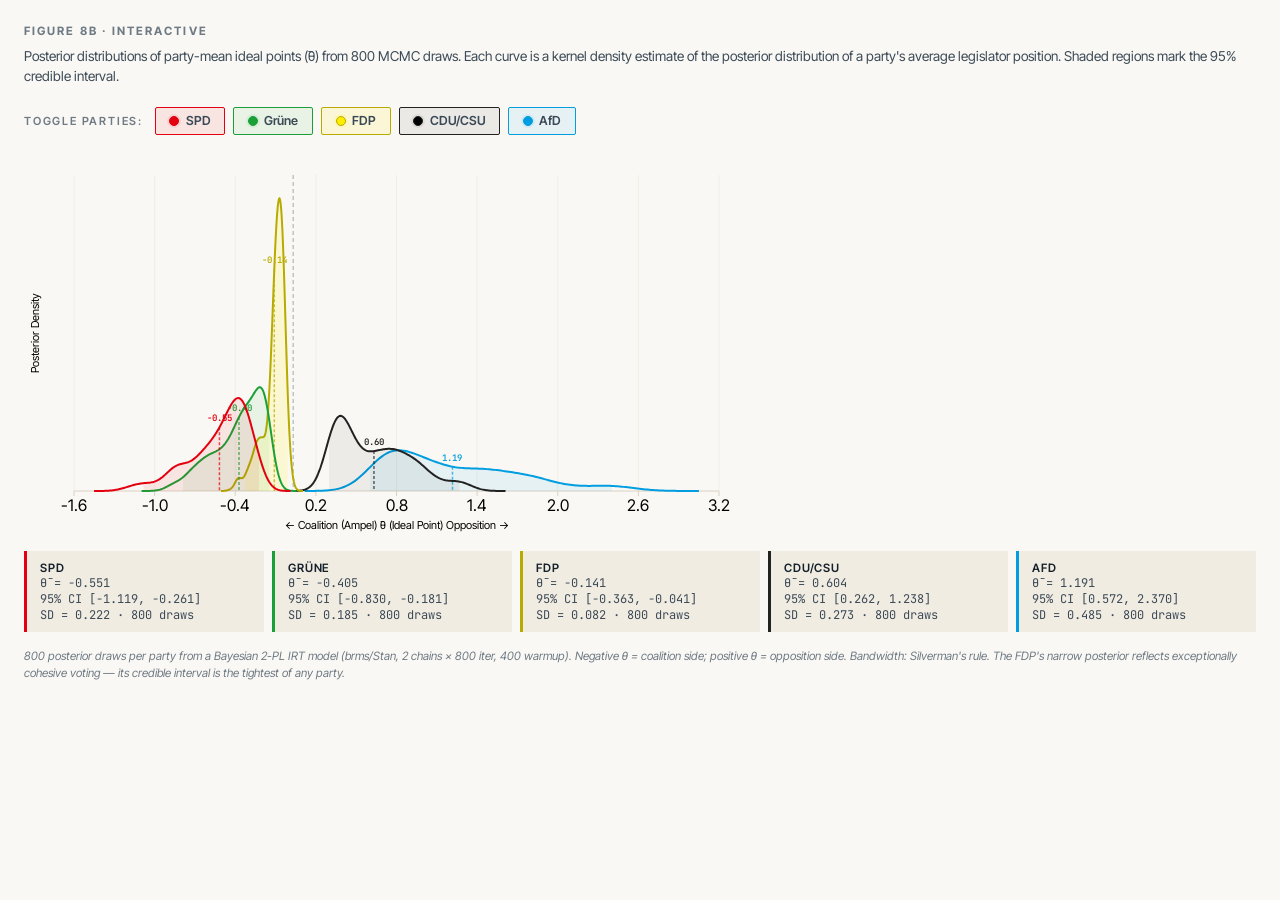
==== posterior_interactive.html @ d69fcf02 "Interactive Posterior Dist." ====
<!DOCTYPE html>
<html lang="en">
<head>
<meta charset="UTF-8">
<meta name="viewport" content="width=device-width, initial-scale=1.0">
<title>Posterior Distributions of Party Mean Ideal Points</title>
<style>
@import url('https://fonts.googleapis.com/css2?family=Inter+Tight:wght@400;500;600;700&family=JetBrains+Mono:wght@400;500&display=swap');

* { box-sizing: border-box; margin: 0; padding: 0; }
body {
  font-family: "Inter Tight", sans-serif;
  background: #FAF8F4;
  color: #14202A;
  padding: 1.5rem;
}

.chart-title {
  font-size: 0.72rem;
  font-weight: 700;
  letter-spacing: 0.18em;
  text-transform: uppercase;
  color: #6E7A84;
  margin-bottom: 0.5rem;
}

.chart-subtitle {
  font-size: 0.85rem;
  color: #3B4A56;
  margin-bottom: 1.25rem;
  line-height: 1.5;
}

.controls {
  display: flex;
  flex-wrap: wrap;
  gap: 0.5rem;
  margin-bottom: 1.25rem;
  align-items: center;
}

.controls-label {
  font-size: 0.7rem;
  font-weight: 600;
  letter-spacing: 0.16em;
  text-transform: uppercase;
  color: #6E7A84;
  margin-right: 0.25rem;
}

.toggle-btn {
  font-family: "Inter Tight", sans-serif;
  font-size: 0.78rem;
  font-weight: 500;
  padding: 0.35rem 0.85rem;
  border: 1.5px solid #D9D2C4;
  background: transparent;
  color: #3B4A56;
  cursor: pointer;
  border-radius: 2px;
  display: inline-flex;
  align-items: center;
  gap: 0.4rem;
  transition: all .15s;
  user-select: none;
}
.toggle-btn:hover { background: rgba(0,0,0,0.03); }
.toggle-btn.active { border-color: var(--party-color); background: var(--party-bg); font-weight: 600; }
.toggle-btn .swatch {
  width: 10px; height: 10px;
  border-radius: 50%;
  border: 1px solid rgba(0,0,0,0.15);
  flex-shrink: 0;
}

.toggle-btn.active .swatch { border-color: var(--party-color); box-shadow: 0 0 0 2px var(--party-bg); }

#chart-container {
  position: relative;
  width: 100%;
  max-width: 720px;
}

svg { display: block; width: 100%; height: auto; }

.axis text {
  font-family: "Inter Tight", sans-serif;
  font-size: 11px;
  fill: #6E7A84;
}
.axis line, .axis path { stroke: #D9D2C4; }

.tooltip {
  position: absolute;
  pointer-events: none;
  background: #1B3A4B;
  color: #FAF8F4;
  padding: 0.6rem 0.85rem;
  border-radius: 2px;
  font-size: 0.78rem;
  line-height: 1.5;
  box-shadow: 0 4px 12px rgba(0,0,0,0.2);
  opacity: 0;
  transition: opacity .12s;
  z-index: 10;
  white-space: nowrap;
}

.legend-stats {
  display: grid;
  grid-template-columns: repeat(auto-fit, minmax(160px, 1fr));
  gap: 0.5rem;
  margin-top: 1rem;
  font-size: 0.78rem;
}

.stat-card {
  padding: 0.6rem 0.8rem;
  border-left: 3px solid var(--party-color);
  background: #F1ECE2;
  transition: opacity .2s;
}
.stat-card.hidden { opacity: 0.25; }
.stat-card .party-name { font-weight: 600; font-size: 0.72rem; letter-spacing: 0.08em; text-transform: uppercase; }
.stat-card .stat-row { font-family: "JetBrains Mono", monospace; font-size: 0.75rem; color: #3B4A56; }

.note {
  margin-top: 1rem;
  font-size: 0.72rem;
  color: #6E7A84;
  font-style: italic;
  line-height: 1.5;
}
</style>
</head>
<body>

<div class="chart-title">Figure 8b · Interactive</div>
<p class="chart-subtitle">
  Posterior distributions of party-mean ideal points (θ̄) from 800 MCMC draws.
  Each curve is a kernel density estimate of the posterior distribution of a party's average legislator position.
  Shaded regions mark the 95% credible interval.
</p>

<div class="controls">
  <span class="controls-label">Toggle parties:</span>
  <button class="toggle-btn active" data-party="SPD" style="--party-color:#E3000F;--party-bg:rgba(227,0,15,0.08)">
    <span class="swatch" style="background:#E3000F"></span>SPD</button>
  <button class="toggle-btn active" data-party="Gruene" style="--party-color:#1AA037;--party-bg:rgba(26,160,55,0.08)">
    <span class="swatch" style="background:#1AA037"></span>Grüne</button>
  <button class="toggle-btn active" data-party="FDP" style="--party-color:#B8AB00;--party-bg:rgba(255,237,0,0.12)">
    <span class="swatch" style="background:#FFED00;border-color:#B8AB00"></span>FDP</button>
  <button class="toggle-btn active" data-party="CDU/CSU" style="--party-color:#222;--party-bg:rgba(0,0,0,0.06)">
    <span class="swatch" style="background:#000"></span>CDU/CSU</button>
  <button class="toggle-btn active" data-party="AfD" style="--party-color:#009EE0;--party-bg:rgba(0,158,224,0.08)">
    <span class="swatch" style="background:#009EE0"></span>AfD</button>
</div>

<div id="chart-container">
  <svg id="chart"></svg>
  <div class="tooltip" id="tooltip"></div>
</div>

<div class="legend-stats" id="legend-stats"></div>

<p class="note">
  800 posterior draws per party from a Bayesian 2-PL IRT model (brms/Stan, 2 chains × 800 iter, 400 warmup).
  Negative θ = coalition side; positive θ = opposition side. Bandwidth: Silverman's rule.
  The FDP's narrow posterior reflects exceptionally cohesive voting — its credible interval is the tightest of any party.
</p>

<script>
const DATA = {"SPD":{"x":[-1.48829,-1.4809,-1.47352,-1.46613,-1.45874,-1.45136,-1.44397,-1.43659,-1.4292,-1.42182,-1.41443,-1.40705,-1.39966,-1.39228,-1.38489,-1.37751,-1.37012,-1.36274,-1.35535,-1.34796,-1.34058,-1.33319,-1.32581,-1.31842,-1.31104,-1.30365,-1.29627,-1.28888,-1.2815,-1.27411,-1.26673,-1.25934,-1.25196,-1.24457,-1.23718,-1.2298,-1.22241,-1.21503,-1.20764,-1.20026,-1.19287,-1.18549,-1.1781,-1.17072,-1.16333,-1.15595,-1.14856,-1.14118,-1.13379,-1.12641,-1.11902,-1.11163,-1.10425,-1.09686,-1.08948,-1.08209,-1.07471,-1.06732,-1.05994,-1.05255,-1.04517,-1.03778,-1.0304,-1.02301,-1.01563,-1.00824,-1.00085,-0.99347,-0.98608,-0.9787,-0.97131,-0.96393,-0.95654,-0.94916,-0.94177,-0.93439,-0.927,-0.91962,-0.91223,-0.90485,-0.89746,-0.89007,-0.88269,-0.8753,-0.86792,-0.86053,-0.85315,-0.84576,-0.83838,-0.83099,-0.82361,-0.81622,-0.80884,-0.80145,-0.79407,-0.78668,-0.77929,-0.77191,-0.76452,-0.75714,-0.74975,-0.74237,-0.73498,-0.7276,-0.72021,-0.71283,-0.70544,-0.69806,-0.69067,-0.68329,-0.6759,-0.66852,-0.66113,-0.65374,-0.64636,-0.63897,-0.63159,-0.6242,-0.61682,-0.60943,-0.60205,-0.59466,-0.58728,-0.57989,-0.57251,-0.56512,-0.55774,-0.55035,-0.54296,-0.53558,-0.52819,-0.52081,-0.51342,-0.50604,-0.49865,-0.49127,-0.48388,-0.4765,-0.46911,-0.46173,-0.45434,-0.44696,-0.43957,-0.43218,-0.4248,-0.41741,-0.41003,-0.40264,-0.39526,-0.38787,-0.38049,-0.3731,-0.36572,-0.35833,-0.35095,-0.34356,-0.33618,-0.32879,-0.3214,-0.31402,-0.30663,-0.29925,-0.29186,-0.28448,-0.27709,-0.26971,-0.26232,-0.25494,-0.24755,-0.24017,-0.23278,-0.2254,-0.21801,-0.21063,-0.20324,-0.19585,-0.18847,-0.18108,-0.1737,-0.16631,-0.15893,-0.15154,-0.14416,-0.13677,-0.12939,-0.122,-0.11462,-0.10723,-0.09985,-0.09246,-0.08507,-0.07769,-0.0703,-0.06292,-0.05553,-0.04815,-0.04076,-0.03338,-0.02599,-0.01861],"y":[0.00011,0.00016,0.00024,0.00033,0.00046,0.00064,0.00086,0.00116,0.00154,0.00202,0.00262,0.00336,0.00427,0.00537,0.00668,0.00824,0.01006,0.01218,0.01461,0.01738,0.02052,0.02404,0.02796,0.03227,0.03699,0.04212,0.04763,0.05351,0.05974,0.06627,0.07307,0.08009,0.08726,0.09454,0.10187,0.1092,0.11646,0.12361,0.13061,0.1374,0.14396,0.15024,0.1562,0.16182,0.16705,0.17188,0.17627,0.18021,0.1837,0.18676,0.18942,0.19175,0.19384,0.19581,0.19779,0.19995,0.20248,0.20555,0.20936,0.21408,0.21988,0.2269,0.23526,0.24505,0.25633,0.26912,0.28341,0.29918,0.31634,0.3348,0.35443,0.37506,0.39649,0.4185,0.44082,0.46318,0.48528,0.50683,0.52753,0.54711,0.56533,0.58202,0.59705,0.61036,0.62196,0.63195,0.64048,0.64778,0.65409,0.65974,0.66503,0.6703,0.67587,0.68205,0.68909,0.69724,0.70669,0.71758,0.73002,0.74405,0.75968,0.7769,0.79562,0.81577,0.83722,0.85985,0.88352,0.9081,0.93345,0.95946,0.98602,1.01307,1.04055,1.06843,1.09674,1.12552,1.15482,1.18476,1.21544,1.24699,1.27956,1.3133,1.34833,1.38477,1.42272,1.46225,1.50337,1.54606,1.59024,1.63579,1.68252,1.73019,1.77852,1.82716,1.87571,1.92374,1.97075,2.01623,2.05959,2.10021,2.13746,2.17066,2.19911,2.22212,2.23902,2.24918,2.25203,2.2471,2.23403,2.2126,2.18273,2.14451,2.09818,2.04413,1.98287,1.91505,1.84137,1.76263,1.67964,1.59322,1.50422,1.41342,1.32162,1.22955,1.13793,1.04743,0.95866,0.87224,0.78871,0.70857,0.63227,0.56022,0.49273,0.43006,0.37239,0.3198,0.27232,0.22986,0.19228,0.15937,0.13084,0.10639,0.08566,0.06828,0.05387,0.04206,0.0325,0.02485,0.01879,0.01406,0.0104,0.00761,0.0055,0.00394,0.00278,0.00195,0.00134,0.00092,0.00062,0.00041],"mean":-0.5512,"sd":0.2215,"q025":-1.1194,"q975":-0.2606,"n_draws":800},"Gruene":{"x":[-1.13301,-1.12719,-1.12138,-1.11556,-1.10974,-1.10392,-1.0981,-1.09228,-1.08646,-1.08065,-1.07483,-1.06901,-1.06319,-1.05737,-1.05155,-1.04574,-1.03992,-1.0341,-1.02828,-1.02246,-1.01664,-1.01082,-1.00501,-0.99919,-0.99337,-0.98755,-0.98173,-0.97591,-0.9701,-0.96428,-0.95846,-0.95264,-0.94682,-0.941,-0.93518,-0.92937,-0.92355,-0.91773,-0.91191,-0.90609,-0.90027,-0.89446,-0.88864,-0.88282,-0.877,-0.87118,-0.86536,-0.85955,-0.85373,-0.84791,-0.84209,-0.83627,-0.83045,-0.82463,-0.81882,-0.813,-0.80718,-0.80136,-0.79554,-0.78972,-0.78391,-0.77809,-0.77227,-0.76645,-0.76063,-0.75481,-0.74899,-0.74318,-0.73736,-0.73154,-0.72572,-0.7199,-0.71408,-0.70827,-0.70245,-0.69663,-0.69081,-0.68499,-0.67917,-0.67335,-0.66754,-0.66172,-0.6559,-0.65008,-0.64426,-0.63844,-0.63263,-0.62681,-0.62099,-0.61517,-0.60935,-0.60353,-0.59771,-0.5919,-0.58608,-0.58026,-0.57444,-0.56862,-0.5628,-0.55699,-0.55117,-0.54535,-0.53953,-0.53371,-0.52789,-0.52207,-0.51626,-0.51044,-0.50462,-0.4988,-0.49298,-0.48716,-0.48135,-0.47553,-0.46971,-0.46389,-0.45807,-0.45225,-0.44644,-0.44062,-0.4348,-0.42898,-0.42316,-0.41734,-0.41152,-0.40571,-0.39989,-0.39407,-0.38825,-0.38243,-0.37661,-0.3708,-0.36498,-0.35916,-0.35334,-0.34752,-0.3417,-0.33588,-0.33007,-0.32425,-0.31843,-0.31261,-0.30679,-0.30097,-0.29516,-0.28934,-0.28352,-0.2777,-0.27188,-0.26606,-0.26024,-0.25443,-0.24861,-0.24279,-0.23697,-0.23115,-0.22533,-0.21952,-0.2137,-0.20788,-0.20206,-0.19624,-0.19042,-0.1846,-0.17879,-0.17297,-0.16715,-0.16133,-0.15551,-0.14969,-0.14388,-0.13806,-0.13224,-0.12642,-0.1206,-0.11478,-0.10897,-0.10315,-0.09733,-0.09151,-0.08569,-0.07987,-0.07405,-0.06824,-0.06242,-0.0566,-0.05078,-0.04496,-0.03914,-0.03333,-0.02751,-0.02169,-0.01587,-0.01005,-0.00423,0.00159,0.0074,0.01322,0.01904,0.02486],"y":[0.00012,0.00017,0.00023,0.00032,0.00044,0.0006,0.0008,0.00107,0.0014,0.00182,0.00235,0.003,0.0038,0.00478,0.00596,0.00738,0.00907,0.01107,0.01342,0.01616,0.01934,0.02299,0.02715,0.03187,0.03716,0.04306,0.04956,0.05667,0.06437,0.07263,0.0814,0.09061,0.10021,0.1101,0.12021,0.13044,0.14072,0.15097,0.16115,0.17123,0.18118,0.19104,0.20084,0.21065,0.22055,0.23064,0.24104,0.25187,0.26323,0.27524,0.28799,0.30152,0.3159,0.33113,0.34718,0.36402,0.38156,0.39972,0.41837,0.4374,0.45667,0.47606,0.49546,0.51476,0.53389,0.55278,0.57139,0.5897,0.60771,0.62541,0.64283,0.65997,0.67685,0.69349,0.70987,0.72599,0.74182,0.75734,0.77248,0.7872,0.80145,0.81517,0.8283,0.84081,0.85268,0.86389,0.87447,0.88446,0.89392,0.90295,0.91165,0.92017,0.92865,0.93724,0.9461,0.95539,0.96525,0.97581,0.98722,0.99957,1.01298,1.02753,1.04331,1.06041,1.07889,1.09884,1.12033,1.14343,1.1682,1.19469,1.22294,1.25297,1.28475,1.31825,1.35338,1.39002,1.428,1.46711,1.50711,1.54772,1.58865,1.62959,1.67021,1.71023,1.74935,1.78736,1.82404,1.85928,1.89301,1.92523,1.956,1.98547,2.01382,2.04129,2.06815,2.09468,2.12116,2.14787,2.17504,2.20284,2.23139,2.26068,2.29065,2.32109,2.35165,2.38187,2.41111,2.4386,2.46344,2.48457,2.50084,2.51104,2.51391,2.5082,2.49276,2.46657,2.42881,2.37892,2.31663,2.24205,2.15561,2.05815,1.95083,1.83511,1.71274,1.58561,1.45576,1.32521,1.19595,1.06983,0.94851,0.8334,0.72563,0.62604,0.53518,0.4533,0.38042,0.31632,0.2606,0.21272,0.17204,0.13786,0.10946,0.08612,0.06713,0.05185,0.03969,0.0301,0.02261,0.01684,0.01242,0.00908,0.00657,0.00471,0.00335,0.00236,0.00164,0.00113,0.00078,0.00053],"mean":-0.4049,"sd":0.185,"q025":-0.8295,"q975":-0.1813,"n_draws":800},"FDP":{"x":[-0.53959,-0.53651,-0.53343,-0.53035,-0.52726,-0.52418,-0.5211,-0.51802,-0.51494,-0.51186,-0.50877,-0.50569,-0.50261,-0.49953,-0.49645,-0.49336,-0.49028,-0.4872,-0.48412,-0.48104,-0.47795,-0.47487,-0.47179,-0.46871,-0.46563,-0.46255,-0.45946,-0.45638,-0.4533,-0.45022,-0.44714,-0.44405,-0.44097,-0.43789,-0.43481,-0.43173,-0.42864,-0.42556,-0.42248,-0.4194,-0.41632,-0.41324,-0.41015,-0.40707,-0.40399,-0.40091,-0.39783,-0.39474,-0.39166,-0.38858,-0.3855,-0.38242,-0.37933,-0.37625,-0.37317,-0.37009,-0.36701,-0.36393,-0.36084,-0.35776,-0.35468,-0.3516,-0.34852,-0.34543,-0.34235,-0.33927,-0.33619,-0.33311,-0.33003,-0.32694,-0.32386,-0.32078,-0.3177,-0.31462,-0.31153,-0.30845,-0.30537,-0.30229,-0.29921,-0.29612,-0.29304,-0.28996,-0.28688,-0.2838,-0.28072,-0.27763,-0.27455,-0.27147,-0.26839,-0.26531,-0.26222,-0.25914,-0.25606,-0.25298,-0.2499,-0.24681,-0.24373,-0.24065,-0.23757,-0.23449,-0.23141,-0.22832,-0.22524,-0.22216,-0.21908,-0.216,-0.21291,-0.20983,-0.20675,-0.20367,-0.20059,-0.1975,-0.19442,-0.19134,-0.18826,-0.18518,-0.1821,-0.17901,-0.17593,-0.17285,-0.16977,-0.16669,-0.1636,-0.16052,-0.15744,-0.15436,-0.15128,-0.14819,-0.14511,-0.14203,-0.13895,-0.13587,-0.13279,-0.1297,-0.12662,-0.12354,-0.12046,-0.11738,-0.11429,-0.11121,-0.10813,-0.10505,-0.10197,-0.09889,-0.0958,-0.09272,-0.08964,-0.08656,-0.08348,-0.08039,-0.07731,-0.07423,-0.07115,-0.06807,-0.06498,-0.0619,-0.05882,-0.05574,-0.05266,-0.04958,-0.04649,-0.04341,-0.04033,-0.03725,-0.03417,-0.03108,-0.028,-0.02492,-0.02184,-0.01876,-0.01567,-0.01259,-0.00951,-0.00643,-0.00335,-0.00027,0.00282,0.0059,0.00898,0.01206,0.01514,0.01823,0.02131,0.02439,0.02747,0.03055,0.03364,0.03672,0.0398,0.04288,0.04596,0.04904,0.05213,0.05521,0.05829,0.06137,0.06445,0.06754,0.07062,0.0737],"y":[0.00025,0.00037,0.00054,0.00077,0.00109,0.00152,0.00207,0.00278,0.00367,0.00477,0.0061,0.00768,0.00953,0.01166,0.01409,0.01681,0.01985,0.02321,0.02692,0.03102,0.03557,0.04063,0.04631,0.05272,0.05998,0.06823,0.07759,0.0882,0.10014,0.11347,0.12817,0.14418,0.16133,0.1794,0.19804,0.21685,0.23536,0.25303,0.26934,0.28379,0.29597,0.30555,0.3124,0.31653,0.31815,0.31767,0.31564,0.31275,0.30972,0.30732,0.30626,0.30712,0.31038,0.31634,0.32513,0.33674,0.351,0.36766,0.38639,0.40685,0.4287,0.45161,0.47533,0.49964,0.52439,0.54948,0.57485,0.6005,0.62648,0.65283,0.67968,0.70712,0.73532,0.76439,0.79448,0.82565,0.85794,0.89129,0.92552,0.96036,0.99542,1.03022,1.06421,1.09684,1.12756,1.15591,1.18154,1.20424,1.22396,1.24077,1.25488,1.26655,1.27608,1.28375,1.28978,1.29436,1.29762,1.29967,1.30066,1.30085,1.30064,1.30064,1.30173,1.30501,1.31185,1.32379,1.34253,1.36981,1.40734,1.45674,1.51944,1.59665,1.68932,1.79812,1.92344,2.0654,2.22389,2.39853,2.58874,2.79371,3.01237,3.24344,3.48535,3.73626,3.99406,4.25636,4.52057,4.78391,5.04354,5.29659,5.54033,5.77221,5.98996,6.19162,6.3756,6.54058,6.68553,6.80958,6.91192,6.99172,7.04804,7.0798,7.08575,7.06456,7.01486,6.93544,6.82532,6.68398,6.51147,6.30851,6.07659,5.81795,5.53559,5.23317,4.91486,4.58524,4.24905,3.9111,3.57599,3.24804,2.93106,2.62833,2.34244,2.07532,1.82822,1.60176,1.39596,1.21041,1.04428,0.89649,0.76577,0.65077,0.55012,0.46246,0.3865,0.32104,0.26494,0.21717,0.17675,0.14279,0.11449,0.09109,0.07189,0.05628,0.04369,0.03363,0.02566,0.01941,0.01454,0.01079,0.00792,0.00576,0.00414,0.00294,0.00206,0.00143,0.00098,0.00066,0.00044,0.00029],"mean":-0.1411,"sd":0.0817,"q025":-0.3627,"q975":-0.0412,"n_draws":800},"CDU/CSU":{"x":[-0.00448,0.00352,0.01152,0.01952,0.02752,0.03552,0.04352,0.05152,0.05951,0.06751,0.07551,0.08351,0.09151,0.09951,0.10751,0.11551,0.12351,0.13151,0.13951,0.14751,0.15551,0.16351,0.17151,0.17951,0.18751,0.19551,0.20351,0.21151,0.21951,0.22751,0.23551,0.24351,0.25151,0.25951,0.26751,0.27551,0.28351,0.2915,0.2995,0.3075,0.3155,0.3235,0.3315,0.3395,0.3475,0.3555,0.3635,0.3715,0.3795,0.3875,0.3955,0.4035,0.4115,0.4195,0.4275,0.4355,0.4435,0.4515,0.4595,0.4675,0.4755,0.4835,0.4915,0.4995,0.5075,0.51549,0.52349,0.53149,0.53949,0.54749,0.55549,0.56349,0.57149,0.57949,0.58749,0.59549,0.60349,0.61149,0.61949,0.62749,0.63549,0.64349,0.65149,0.65949,0.66749,0.67549,0.68349,0.69149,0.69949,0.70749,0.71549,0.72349,0.73149,0.73948,0.74748,0.75548,0.76348,0.77148,0.77948,0.78748,0.79548,0.80348,0.81148,0.81948,0.82748,0.83548,0.84348,0.85148,0.85948,0.86748,0.87548,0.88348,0.89148,0.89948,0.90748,0.91548,0.92348,0.93148,0.93948,0.94748,0.95548,0.96348,0.97147,0.97947,0.98747,0.99547,1.00347,1.01147,1.01947,1.02747,1.03547,1.04347,1.05147,1.05947,1.06747,1.07547,1.08347,1.09147,1.09947,1.10747,1.11547,1.12347,1.13147,1.13947,1.14747,1.15547,1.16347,1.17147,1.17947,1.18747,1.19546,1.20346,1.21146,1.21946,1.22746,1.23546,1.24346,1.25146,1.25946,1.26746,1.27546,1.28346,1.29146,1.29946,1.30746,1.31546,1.32346,1.33146,1.33946,1.34746,1.35546,1.36346,1.37146,1.37946,1.38746,1.39546,1.40346,1.41146,1.41945,1.42745,1.43545,1.44345,1.45145,1.45945,1.46745,1.47545,1.48345,1.49145,1.49945,1.50745,1.51545,1.52345,1.53145,1.53945,1.54745,1.55545,1.56345,1.57145,1.57945,1.58745],"y":[0.0009,0.00129,0.00184,0.00259,0.00362,0.00502,0.00688,0.00934,0.01257,0.01675,0.02213,0.02896,0.03755,0.04825,0.06145,0.07755,0.09701,0.12027,0.1478,0.18005,0.21744,0.26033,0.30901,0.36369,0.42443,0.49118,0.56372,0.64166,0.72442,0.81127,0.90128,0.9934,1.08641,1.17901,1.26984,1.35751,1.44064,1.51793,1.5882,1.6504,1.70365,1.74732,1.78096,1.80437,1.81757,1.82083,1.81457,1.79944,1.77619,1.74572,1.70901,1.66709,1.62102,1.57186,1.52064,1.46835,1.41592,1.3642,1.31396,1.26588,1.22052,1.17837,1.13977,1.105,1.07421,1.04746,1.02471,1.00585,0.99069,0.97898,0.97043,0.9647,0.96146,0.96033,0.96099,0.96309,0.96632,0.97041,0.9751,0.98017,0.98543,0.99074,0.99594,1.00091,1.00555,1.00977,1.01346,1.01655,1.01894,1.02054,1.02129,1.02111,1.01993,1.01772,1.01444,1.01007,1.00464,0.99815,0.99066,0.98223,0.97293,0.96284,0.95203,0.94057,0.92852,0.91595,0.90286,0.88928,0.8752,0.86059,0.84542,0.82964,0.8132,0.79604,0.77813,0.75944,0.73997,0.71971,0.69872,0.67704,0.65477,0.63201,0.60888,0.58552,0.56208,0.53872,0.51559,0.49284,0.47061,0.44905,0.42826,0.40837,0.38947,0.37165,0.35496,0.33947,0.32522,0.31224,0.30055,0.29014,0.281,0.2731,0.26639,0.26079,0.25622,0.25257,0.24969,0.24745,0.24566,0.24416,0.24276,0.24127,0.23951,0.23731,0.23452,0.23101,0.22668,0.22147,0.21535,0.20832,0.20041,0.19168,0.18225,0.17221,0.1617,0.15085,0.13982,0.12874,0.11775,0.10698,0.09654,0.08653,0.07703,0.0681,0.05979,0.05212,0.04512,0.03878,0.03309,0.02802,0.02356,0.01965,0.01627,0.01336,0.01088,0.0088,0.00705,0.0056,0.00441,0.00345,0.00267,0.00205,0.00156,0.00117,0.00088,0.00065,0.00047,0.00034,0.00025,0.00018],"mean":0.6039,"sd":0.2732,"q025":0.2619,"q975":1.2381,"n_draws":800},"AfD":{"x":[0.08664,0.10145,0.11625,0.13106,0.14587,0.16067,0.17548,0.19029,0.20509,0.2199,0.23471,0.24951,0.26432,0.27912,0.29393,0.30874,0.32354,0.33835,0.35316,0.36796,0.38277,0.39758,0.41238,0.42719,0.44199,0.4568,0.47161,0.48641,0.50122,0.51603,0.53083,0.54564,0.56044,0.57525,0.59006,0.60486,0.61967,0.63448,0.64928,0.66409,0.6789,0.6937,0.70851,0.72331,0.73812,0.75293,0.76773,0.78254,0.79735,0.81215,0.82696,0.84176,0.85657,0.87138,0.88618,0.90099,0.9158,0.9306,0.94541,0.96022,0.97502,0.98983,1.00463,1.01944,1.03425,1.04905,1.06386,1.07867,1.09347,1.10828,1.12309,1.13789,1.1527,1.1675,1.18231,1.19712,1.21192,1.22673,1.24154,1.25634,1.27115,1.28595,1.30076,1.31557,1.33037,1.34518,1.35999,1.37479,1.3896,1.40441,1.41921,1.43402,1.44882,1.46363,1.47844,1.49324,1.50805,1.52286,1.53766,1.55247,1.56727,1.58208,1.59689,1.61169,1.6265,1.64131,1.65611,1.67092,1.68573,1.70053,1.71534,1.73014,1.74495,1.75976,1.77456,1.78937,1.80418,1.81898,1.83379,1.8486,1.8634,1.87821,1.89301,1.90782,1.92263,1.93743,1.95224,1.96705,1.98185,1.99666,2.01146,2.02627,2.04108,2.05588,2.07069,2.0855,2.1003,2.11511,2.12992,2.14472,2.15953,2.17433,2.18914,2.20395,2.21875,2.23356,2.24837,2.26317,2.27798,2.29278,2.30759,2.3224,2.3372,2.35201,2.36682,2.38162,2.39643,2.41124,2.42604,2.44085,2.45565,2.47046,2.48527,2.50007,2.51488,2.52969,2.54449,2.5593,2.57411,2.58891,2.60372,2.61852,2.63333,2.64814,2.66294,2.67775,2.69256,2.70736,2.72217,2.73697,2.75178,2.76659,2.78139,2.7962,2.81101,2.82581,2.84062,2.85543,2.87023,2.88504,2.89984,2.91465,2.92946,2.94426,2.95907,2.97388,2.98868,3.00349,3.01829,3.0331],"y":[0.00039,0.00057,0.00082,0.00117,0.00164,0.00228,0.00314,0.00429,0.00579,0.00775,0.01027,0.01348,0.01752,0.02257,0.0288,0.03641,0.04561,0.05663,0.0697,0.08503,0.10285,0.12333,0.14664,0.17291,0.2022,0.23453,0.26984,0.30799,0.34877,0.39187,0.43692,0.48346,0.53096,0.57885,0.6265,0.67327,0.71852,0.76162,0.80199,0.83912,0.87255,0.90194,0.92703,0.94769,0.96387,0.97563,0.98313,0.98659,0.98631,0.98264,0.97593,0.96657,0.95494,0.94141,0.92631,0.90996,0.89264,0.87459,0.85603,0.83714,0.81808,0.799,0.78,0.76122,0.74273,0.72466,0.70709,0.69011,0.67383,0.65833,0.64369,0.63,0.61734,0.60575,0.5953,0.58599,0.57785,0.57083,0.56491,0.56001,0.55603,0.55284,0.55032,0.54831,0.54665,0.54519,0.54378,0.54227,0.54054,0.53849,0.53605,0.53317,0.5298,0.52595,0.52162,0.51684,0.51164,0.50607,0.50015,0.49394,0.48747,0.48077,0.47385,0.46674,0.45944,0.45194,0.44424,0.4363,0.42811,0.41964,0.41084,0.40169,0.39216,0.3822,0.37181,0.36097,0.34968,0.33796,0.32585,0.31339,0.30066,0.28775,0.27475,0.26176,0.24891,0.23632,0.22408,0.21232,0.20113,0.19059,0.18077,0.17173,0.1635,0.15609,0.14953,0.14379,0.13887,0.13474,0.13136,0.12868,0.12667,0.12526,0.1244,0.124,0.124,0.12431,0.12484,0.12548,0.12614,0.12671,0.12708,0.12715,0.12684,0.12607,0.12477,0.1229,0.12043,0.11736,0.11372,0.10953,0.10486,0.09977,0.09435,0.08867,0.08282,0.0769,0.07097,0.06512,0.05941,0.05389,0.04861,0.0436,0.03889,0.03449,0.03041,0.02665,0.02322,0.0201,0.01729,0.01477,0.01252,0.01054,0.00881,0.0073,0.006,0.00489,0.00394,0.00316,0.0025,0.00196,0.00153,0.00118,0.0009,0.00067,0.0005,0.00037,0.00027,0.0002,0.00014,0.0001],"mean":1.191,"sd":0.4855,"q025":0.5718,"q975":2.3696,"n_draws":800}};

const COLORS = {
  "SPD":     { fill: "rgba(227,0,15,0.12)",   stroke: "#E3000F", ci: "rgba(227,0,15,0.08)" },
  "Gruene":  { fill: "rgba(26,160,55,0.12)",   stroke: "#1AA037", ci: "rgba(26,160,55,0.08)" },
  "FDP":     { fill: "rgba(255,237,0,0.18)",   stroke: "#B8AB00", ci: "rgba(255,237,0,0.14)" },
  "CDU/CSU": { fill: "rgba(0,0,0,0.08)",       stroke: "#222",    ci: "rgba(0,0,0,0.05)" },
  "AfD":     { fill: "rgba(0,158,224,0.12)",   stroke: "#009EE0", ci: "rgba(0,158,224,0.08)" }
};

const LABELS = {
  "SPD": "SPD", "Gruene": "Grüne", "FDP": "FDP", "CDU/CSU": "CDU/CSU", "AfD": "AfD"
};

const ORDER = ["AfD", "CDU/CSU", "FDP", "Gruene", "SPD"];

// Chart dimensions
const margin = { top: 20, right: 25, bottom: 44, left: 50 };
const W = 720, H = 380;
const w = W - margin.left - margin.right;
const h = H - margin.top - margin.bottom;

// Compute global ranges
let xMin = Infinity, xMax = -Infinity, yMax = 0;
for (const p of Object.keys(DATA)) {
  const d = DATA[p];
  xMin = Math.min(xMin, d.x[0]);
  xMax = Math.max(xMax, d.x[d.x.length - 1]);
  yMax = Math.max(yMax, Math.max(...d.y));
}
// Pad
xMin -= 0.15; xMax += 0.15; yMax *= 1.08;

function xScale(v) { return (v - xMin) / (xMax - xMin) * w; }
function yScale(v) { return h - (v / yMax) * h; }

const svg = document.getElementById("chart");
svg.setAttribute("viewBox", `0 0 ${W} ${H}`);
svg.setAttribute("preserveAspectRatio", "xMidYMid meet");

// Defs for clip
let defs = document.createElementNS("http://www.w3.org/2000/svg", "defs");
svg.appendChild(defs);

// Main group
function g(parent) {
  const el = document.createElementNS("http://www.w3.org/2000/svg", "g");
  parent.appendChild(el);
  return el;
}
const root = g(svg);
root.setAttribute("transform", `translate(${margin.left},${margin.top})`);

// Grid lines
const gridG = g(root);
const nTicks = 8;
for (let i = 0; i <= nTicks; i++) {
  const xv = xMin + (xMax - xMin) * i / nTicks;
  const px = xScale(xv);
  const line = document.createElementNS("http://www.w3.org/2000/svg", "line");
  line.setAttribute("x1", px); line.setAttribute("x2", px);
  line.setAttribute("y1", 0); line.setAttribute("y2", h);
  line.setAttribute("stroke", "#E8E3D9"); line.setAttribute("stroke-width", "0.5");
  gridG.appendChild(line);
}

// X axis
const xAxisG = g(root);
xAxisG.setAttribute("transform", `translate(0,${h})`);
const xLine = document.createElementNS("http://www.w3.org/2000/svg", "line");
xLine.setAttribute("x1", 0); xLine.setAttribute("x2", w);
xLine.setAttribute("y1", 0); xLine.setAttribute("y2", 0);
xLine.setAttribute("stroke", "#D9D2C4");
xAxisG.appendChild(xLine);

for (let i = 0; i <= nTicks; i++) {
  const xv = xMin + (xMax - xMin) * i / nTicks;
  const px = xScale(xv);
  const tick = document.createElementNS("http://www.w3.org/2000/svg", "line");
  tick.setAttribute("x1", px); tick.setAttribute("x2", px);
  tick.setAttribute("y1", 0); tick.setAttribute("y2", 5);
  tick.setAttribute("stroke", "#D9D2C4");
  xAxisG.appendChild(tick);
  const txt = document.createElementNS("http://www.w3.org/2000/svg", "text");
  txt.setAttribute("x", px); txt.setAttribute("y", 20);
  txt.setAttribute("text-anchor", "middle");
  txt.setAttribute("class", "axis");
  txt.textContent = xv.toFixed(1);
  xAxisG.appendChild(txt);
}

// X axis label
const xLabel = document.createElementNS("http://www.w3.org/2000/svg", "text");
xLabel.setAttribute("x", w / 2); xLabel.setAttribute("y", 38);
xLabel.setAttribute("text-anchor", "middle");
xLabel.setAttribute("class", "axis");
xLabel.setAttribute("font-size", "11px");
xLabel.textContent = "← Coalition (Ampel)          θ̄ (Ideal Point)          Opposition →";
xAxisG.appendChild(xLabel);

// Y axis label
const yLabel = document.createElementNS("http://www.w3.org/2000/svg", "text");
yLabel.setAttribute("transform", `translate(-35,${h/2}) rotate(-90)`);
yLabel.setAttribute("text-anchor", "middle");
yLabel.setAttribute("class", "axis");
yLabel.setAttribute("font-size", "11px");
yLabel.textContent = "Posterior Density";
root.appendChild(yLabel);

// Zero line
const zeroX = xScale(0);
if (zeroX > 0 && zeroX < w) {
  const zl = document.createElementNS("http://www.w3.org/2000/svg", "line");
  zl.setAttribute("x1", zeroX); zl.setAttribute("x2", zeroX);
  zl.setAttribute("y1", 0); zl.setAttribute("y2", h);
  zl.setAttribute("stroke", "#1B3A4B"); zl.setAttribute("stroke-width", "1");
  zl.setAttribute("stroke-dasharray", "4,3"); zl.setAttribute("opacity", "0.4");
  root.appendChild(zl);
}

// Draw party curves
const partyGroups = {};
for (const party of ORDER) {
  const d = DATA[party];
  const c = COLORS[party];
  const pg = g(root);
  pg.setAttribute("class", "party-group");
  pg.dataset.party = party;
  partyGroups[party] = pg;

  // CI shading
  const ciPath = document.createElementNS("http://www.w3.org/2000/svg", "path");
  let ciD = "";
  const ciIdxStart = d.x.findIndex(x => x >= d.q025);
  const ciIdxEnd = d.x.findIndex(x => x > d.q975);
  const endIdx = ciIdxEnd === -1 ? d.x.length - 1 : ciIdxEnd;
  for (let i = ciIdxStart; i <= endIdx; i++) {
    const px = xScale(d.x[i]), py = yScale(d.y[i]);
    ciD += (i === ciIdxStart ? "M" : "L") + px + "," + py;
  }
  for (let i = endIdx; i >= ciIdxStart; i--) {
    ciD += "L" + xScale(d.x[i]) + "," + yScale(0);
  }
  ciD += "Z";
  ciPath.setAttribute("d", ciD);
  ciPath.setAttribute("fill", c.ci);
  ciPath.setAttribute("stroke", "none");
  pg.appendChild(ciPath);

  // Density curve
  const curvePath = document.createElementNS("http://www.w3.org/2000/svg", "path");
  let curveD = "";
  for (let i = 0; i < d.x.length; i++) {
    const px = xScale(d.x[i]), py = yScale(d.y[i]);
    curveD += (i === 0 ? "M" : "L") + px + "," + py;
  }
  curvePath.setAttribute("d", curveD);
  curvePath.setAttribute("fill", "none");
  curvePath.setAttribute("stroke", c.stroke);
  curvePath.setAttribute("stroke-width", "2");
  pg.appendChild(curvePath);

  // Mean line
  const meanX = xScale(d.mean);
  const meanLine = document.createElementNS("http://www.w3.org/2000/svg", "line");
  meanLine.setAttribute("x1", meanX); meanLine.setAttribute("x2", meanX);
  // Find y at mean
  let yAtMean = 0;
  for (let i = 0; i < d.x.length - 1; i++) {
    if (d.x[i] <= d.mean && d.x[i+1] >= d.mean) {
      const t = (d.mean - d.x[i]) / (d.x[i+1] - d.x[i]);
      yAtMean = d.y[i] + t * (d.y[i+1] - d.y[i]);
      break;
    }
  }
  meanLine.setAttribute("y1", yScale(yAtMean));
  meanLine.setAttribute("y2", yScale(0));
  meanLine.setAttribute("stroke", c.stroke);
  meanLine.setAttribute("stroke-width", "1.5");
  meanLine.setAttribute("stroke-dasharray", "3,2");
  meanLine.setAttribute("opacity", "0.7");
  pg.appendChild(meanLine);

  // Mean label
  const meanLabel = document.createElementNS("http://www.w3.org/2000/svg", "text");
  meanLabel.setAttribute("x", meanX);
  meanLabel.setAttribute("y", yScale(yAtMean) - 6);
  meanLabel.setAttribute("text-anchor", "middle");
  meanLabel.setAttribute("font-family", "JetBrains Mono, monospace");
  meanLabel.setAttribute("font-size", "9px");
  meanLabel.setAttribute("fill", c.stroke);
  meanLabel.setAttribute("font-weight", "600");
  meanLabel.textContent = d.mean.toFixed(2);
  pg.appendChild(meanLabel);
}

// Toggle logic
const visible = {};
ORDER.forEach(p => visible[p] = true);

document.querySelectorAll(".toggle-btn").forEach(btn => {
  btn.addEventListener("click", () => {
    const party = btn.dataset.party;
    visible[party] = !visible[party];
    btn.classList.toggle("active", visible[party]);
    partyGroups[party].style.display = visible[party] ? "" : "none";
    document.querySelectorAll(`.stat-card[data-party="${party}"]`).forEach(c => {
      c.classList.toggle("hidden", !visible[party]);
    });
  });
});

// Build stat cards
const statsEl = document.getElementById("legend-stats");
for (const party of ORDER.slice().reverse()) {
  const d = DATA[party];
  const c = COLORS[party];
  const card = document.createElement("div");
  card.className = "stat-card";
  card.dataset.party = party;
  card.style.setProperty("--party-color", c.stroke);
  card.innerHTML = `
    <div class="party-name">${LABELS[party]}</div>
    <div class="stat-row">θ̄ = ${d.mean.toFixed(3)}</div>
    <div class="stat-row">95% CI [${d.q025.toFixed(3)}, ${d.q975.toFixed(3)}]</div>
    <div class="stat-row">SD = ${d.sd.toFixed(3)} · ${d.n_draws} draws</div>
  `;
  statsEl.appendChild(card);
}

// Tooltip on hover
const tooltip = document.getElementById("tooltip");
const chartContainer = document.getElementById("chart-container");

svg.addEventListener("mousemove", (e) => {
  const rect = svg.getBoundingClientRect();
  const svgX = (e.clientX - rect.left) / rect.width * W - margin.left;
  const xVal = xMin + (svgX / w) * (xMax - xMin);

  if (svgX < 0 || svgX > w) { tooltip.style.opacity = 0; return; }

  let lines = [`<strong>θ = ${xVal.toFixed(3)}</strong>`];
  for (const party of ORDER.slice().reverse()) {
    if (!visible[party]) continue;
    const d = DATA[party];
    // Find density at this x
    let density = 0;
    for (let i = 0; i < d.x.length - 1; i++) {
      if (d.x[i] <= xVal && d.x[i+1] >= xVal) {
        const t = (xVal - d.x[i]) / (d.x[i+1] - d.x[i]);
        density = d.y[i] + t * (d.y[i+1] - d.y[i]);
        break;
      }
    }
    if (density > 0.001) {
      lines.push(`<span style="color:${COLORS[party].stroke === '#222' ? '#aaa' : COLORS[party].stroke}">${LABELS[party]}: ${density.toFixed(3)}</span>`);
    }
  }

  if (lines.length > 1) {
    tooltip.innerHTML = lines.join("<br>");
    tooltip.style.opacity = 1;
    const containerRect = chartContainer.getBoundingClientRect();
    let left = e.clientX - containerRect.left + 12;
    let top = e.clientY - containerRect.top - 10;
    if (left + 160 > containerRect.width) left = e.clientX - containerRect.left - 170;
    tooltip.style.left = left + "px";
    tooltip.style.top = top + "px";
  } else {
    tooltip.style.opacity = 0;
  }
});

svg.addEventListener("mouseleave", () => { tooltip.style.opacity = 0; });
</script>
</body>
</html>
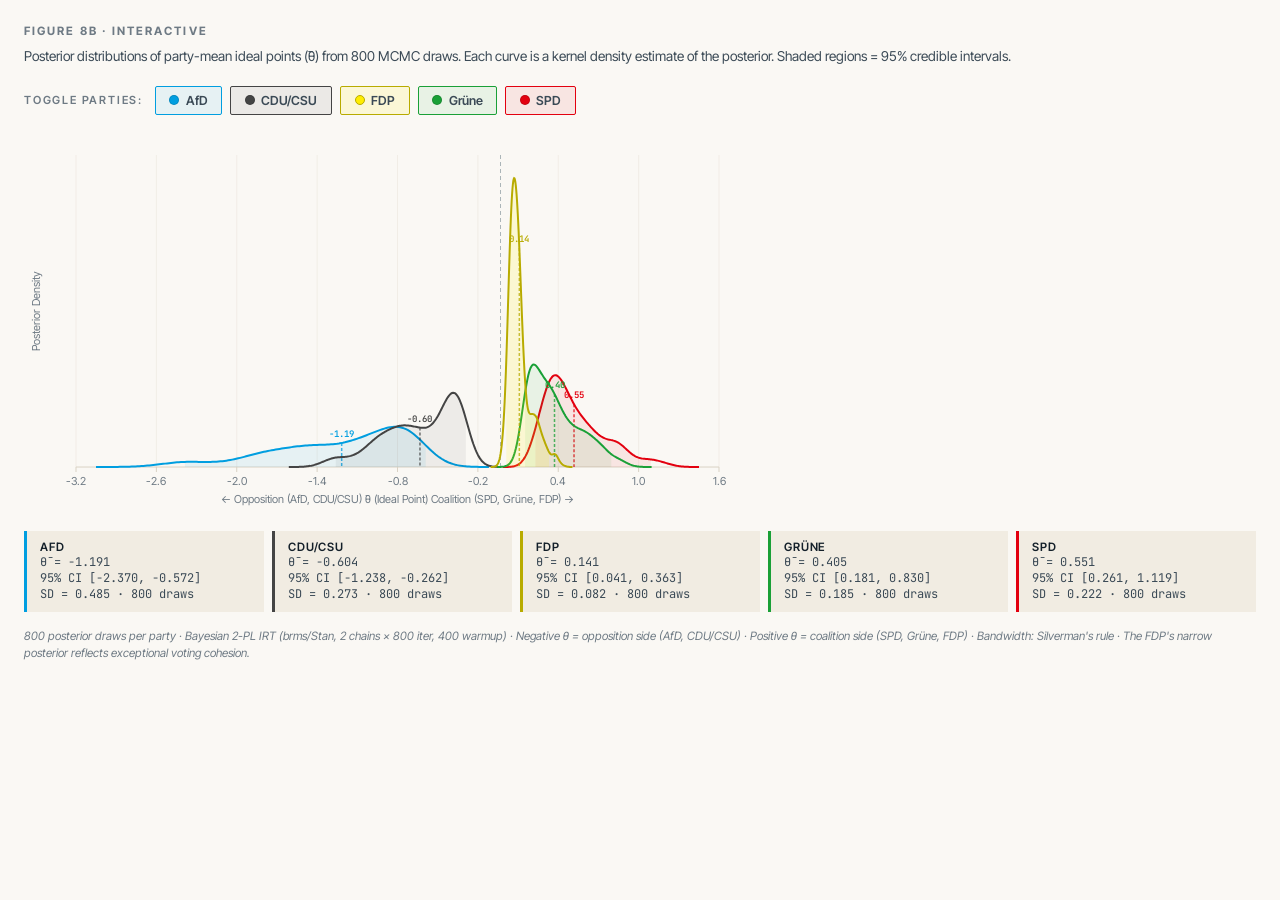
==== commit 7361ffce: "updated interactive posterior graph" ====
--- a/posterior_interactive.html
+++ b/posterior_interactive.html
@@ -73,8 +73,6 @@
   flex-shrink: 0;
 }
 
-.toggle-btn.active .swatch { border-color: var(--party-color); box-shadow: 0 0 0 2px var(--party-bg); }
-
 #chart-container {
   position: relative;
   width: 100%;
@@ -82,13 +80,6 @@
 }
 
 svg { display: block; width: 100%; height: auto; }
-
-.axis text {
-  font-family: "Inter Tight", sans-serif;
-  font-size: 11px;
-  fill: #6E7A84;
-}
-.axis line, .axis path { stroke: #D9D2C4; }
 
 .tooltip {
   position: absolute;
@@ -138,22 +129,16 @@
 <div class="chart-title">Figure 8b · Interactive</div>
 <p class="chart-subtitle">
   Posterior distributions of party-mean ideal points (θ̄) from 800 MCMC draws.
-  Each curve is a kernel density estimate of the posterior distribution of a party's average legislator position.
-  Shaded regions mark the 95% credible interval.
+  Each curve is a kernel density estimate of the posterior. Shaded regions = 95% credible intervals.
 </p>
 
 <div class="controls">
   <span class="controls-label">Toggle parties:</span>
-  <button class="toggle-btn active" data-party="SPD" style="--party-color:#E3000F;--party-bg:rgba(227,0,15,0.08)">
-    <span class="swatch" style="background:#E3000F"></span>SPD</button>
-  <button class="toggle-btn active" data-party="Gruene" style="--party-color:#1AA037;--party-bg:rgba(26,160,55,0.08)">
-    <span class="swatch" style="background:#1AA037"></span>Grüne</button>
-  <button class="toggle-btn active" data-party="FDP" style="--party-color:#B8AB00;--party-bg:rgba(255,237,0,0.12)">
-    <span class="swatch" style="background:#FFED00;border-color:#B8AB00"></span>FDP</button>
-  <button class="toggle-btn active" data-party="CDU/CSU" style="--party-color:#222;--party-bg:rgba(0,0,0,0.06)">
-    <span class="swatch" style="background:#000"></span>CDU/CSU</button>
-  <button class="toggle-btn active" data-party="AfD" style="--party-color:#009EE0;--party-bg:rgba(0,158,224,0.08)">
-    <span class="swatch" style="background:#009EE0"></span>AfD</button>
+  <button class="toggle-btn active" data-party="AfD"     style="--party-color:#009EE0;--party-bg:rgba(0,158,224,0.08)"><span class="swatch" style="background:#009EE0"></span>AfD</button>
+  <button class="toggle-btn active" data-party="CDU/CSU" style="--party-color:#444;--party-bg:rgba(0,0,0,0.06)"><span class="swatch" style="background:#444"></span>CDU/CSU</button>
+  <button class="toggle-btn active" data-party="FDP"     style="--party-color:#B8AB00;--party-bg:rgba(255,237,0,0.12)"><span class="swatch" style="background:#FFED00;border-color:#B8AB00"></span>FDP</button>
+  <button class="toggle-btn active" data-party="Gruene"  style="--party-color:#1AA037;--party-bg:rgba(26,160,55,0.08)"><span class="swatch" style="background:#1AA037"></span>Grüne</button>
+  <button class="toggle-btn active" data-party="SPD"     style="--party-color:#E3000F;--party-bg:rgba(227,0,15,0.08)"><span class="swatch" style="background:#E3000F"></span>SPD</button>
 </div>
 
 <div id="chart-container">
@@ -164,19 +149,19 @@
 <div class="legend-stats" id="legend-stats"></div>
 
 <p class="note">
-  800 posterior draws per party from a Bayesian 2-PL IRT model (brms/Stan, 2 chains × 800 iter, 400 warmup).
-  Negative θ = coalition side; positive θ = opposition side. Bandwidth: Silverman's rule.
-  The FDP's narrow posterior reflects exceptionally cohesive voting — its credible interval is the tightest of any party.
+  800 posterior draws per party · Bayesian 2-PL IRT (brms/Stan, 2 chains × 800 iter, 400 warmup) ·
+  Negative θ = opposition side (AfD, CDU/CSU) · Positive θ = coalition side (SPD, Grüne, FDP) ·
+  Bandwidth: Silverman's rule · The FDP's narrow posterior reflects exceptional voting cohesion.
 </p>
 
 <script>
-const DATA = {"SPD":{"x":[-1.48829,-1.4809,-1.47352,-1.46613,-1.45874,-1.45136,-1.44397,-1.43659,-1.4292,-1.42182,-1.41443,-1.40705,-1.39966,-1.39228,-1.38489,-1.37751,-1.37012,-1.36274,-1.35535,-1.34796,-1.34058,-1.33319,-1.32581,-1.31842,-1.31104,-1.30365,-1.29627,-1.28888,-1.2815,-1.27411,-1.26673,-1.25934,-1.25196,-1.24457,-1.23718,-1.2298,-1.22241,-1.21503,-1.20764,-1.20026,-1.19287,-1.18549,-1.1781,-1.17072,-1.16333,-1.15595,-1.14856,-1.14118,-1.13379,-1.12641,-1.11902,-1.11163,-1.10425,-1.09686,-1.08948,-1.08209,-1.07471,-1.06732,-1.05994,-1.05255,-1.04517,-1.03778,-1.0304,-1.02301,-1.01563,-1.00824,-1.00085,-0.99347,-0.98608,-0.9787,-0.97131,-0.96393,-0.95654,-0.94916,-0.94177,-0.93439,-0.927,-0.91962,-0.91223,-0.90485,-0.89746,-0.89007,-0.88269,-0.8753,-0.86792,-0.86053,-0.85315,-0.84576,-0.83838,-0.83099,-0.82361,-0.81622,-0.80884,-0.80145,-0.79407,-0.78668,-0.77929,-0.77191,-0.76452,-0.75714,-0.74975,-0.74237,-0.73498,-0.7276,-0.72021,-0.71283,-0.70544,-0.69806,-0.69067,-0.68329,-0.6759,-0.66852,-0.66113,-0.65374,-0.64636,-0.63897,-0.63159,-0.6242,-0.61682,-0.60943,-0.60205,-0.59466,-0.58728,-0.57989,-0.57251,-0.56512,-0.55774,-0.55035,-0.54296,-0.53558,-0.52819,-0.52081,-0.51342,-0.50604,-0.49865,-0.49127,-0.48388,-0.4765,-0.46911,-0.46173,-0.45434,-0.44696,-0.43957,-0.43218,-0.4248,-0.41741,-0.41003,-0.40264,-0.39526,-0.38787,-0.38049,-0.3731,-0.36572,-0.35833,-0.35095,-0.34356,-0.33618,-0.32879,-0.3214,-0.31402,-0.30663,-0.29925,-0.29186,-0.28448,-0.27709,-0.26971,-0.26232,-0.25494,-0.24755,-0.24017,-0.23278,-0.2254,-0.21801,-0.21063,-0.20324,-0.19585,-0.18847,-0.18108,-0.1737,-0.16631,-0.15893,-0.15154,-0.14416,-0.13677,-0.12939,-0.122,-0.11462,-0.10723,-0.09985,-0.09246,-0.08507,-0.07769,-0.0703,-0.06292,-0.05553,-0.04815,-0.04076,-0.03338,-0.02599,-0.01861],"y":[0.00011,0.00016,0.00024,0.00033,0.00046,0.00064,0.00086,0.00116,0.00154,0.00202,0.00262,0.00336,0.00427,0.00537,0.00668,0.00824,0.01006,0.01218,0.01461,0.01738,0.02052,0.02404,0.02796,0.03227,0.03699,0.04212,0.04763,0.05351,0.05974,0.06627,0.07307,0.08009,0.08726,0.09454,0.10187,0.1092,0.11646,0.12361,0.13061,0.1374,0.14396,0.15024,0.1562,0.16182,0.16705,0.17188,0.17627,0.18021,0.1837,0.18676,0.18942,0.19175,0.19384,0.19581,0.19779,0.19995,0.20248,0.20555,0.20936,0.21408,0.21988,0.2269,0.23526,0.24505,0.25633,0.26912,0.28341,0.29918,0.31634,0.3348,0.35443,0.37506,0.39649,0.4185,0.44082,0.46318,0.48528,0.50683,0.52753,0.54711,0.56533,0.58202,0.59705,0.61036,0.62196,0.63195,0.64048,0.64778,0.65409,0.65974,0.66503,0.6703,0.67587,0.68205,0.68909,0.69724,0.70669,0.71758,0.73002,0.74405,0.75968,0.7769,0.79562,0.81577,0.83722,0.85985,0.88352,0.9081,0.93345,0.95946,0.98602,1.01307,1.04055,1.06843,1.09674,1.12552,1.15482,1.18476,1.21544,1.24699,1.27956,1.3133,1.34833,1.38477,1.42272,1.46225,1.50337,1.54606,1.59024,1.63579,1.68252,1.73019,1.77852,1.82716,1.87571,1.92374,1.97075,2.01623,2.05959,2.10021,2.13746,2.17066,2.19911,2.22212,2.23902,2.24918,2.25203,2.2471,2.23403,2.2126,2.18273,2.14451,2.09818,2.04413,1.98287,1.91505,1.84137,1.76263,1.67964,1.59322,1.50422,1.41342,1.32162,1.22955,1.13793,1.04743,0.95866,0.87224,0.78871,0.70857,0.63227,0.56022,0.49273,0.43006,0.37239,0.3198,0.27232,0.22986,0.19228,0.15937,0.13084,0.10639,0.08566,0.06828,0.05387,0.04206,0.0325,0.02485,0.01879,0.01406,0.0104,0.00761,0.0055,0.00394,0.00278,0.00195,0.00134,0.00092,0.00062,0.00041],"mean":-0.5512,"sd":0.2215,"q025":-1.1194,"q975":-0.2606,"n_draws":800},"Gruene":{"x":[-1.13301,-1.12719,-1.12138,-1.11556,-1.10974,-1.10392,-1.0981,-1.09228,-1.08646,-1.08065,-1.07483,-1.06901,-1.06319,-1.05737,-1.05155,-1.04574,-1.03992,-1.0341,-1.02828,-1.02246,-1.01664,-1.01082,-1.00501,-0.99919,-0.99337,-0.98755,-0.98173,-0.97591,-0.9701,-0.96428,-0.95846,-0.95264,-0.94682,-0.941,-0.93518,-0.92937,-0.92355,-0.91773,-0.91191,-0.90609,-0.90027,-0.89446,-0.88864,-0.88282,-0.877,-0.87118,-0.86536,-0.85955,-0.85373,-0.84791,-0.84209,-0.83627,-0.83045,-0.82463,-0.81882,-0.813,-0.80718,-0.80136,-0.79554,-0.78972,-0.78391,-0.77809,-0.77227,-0.76645,-0.76063,-0.75481,-0.74899,-0.74318,-0.73736,-0.73154,-0.72572,-0.7199,-0.71408,-0.70827,-0.70245,-0.69663,-0.69081,-0.68499,-0.67917,-0.67335,-0.66754,-0.66172,-0.6559,-0.65008,-0.64426,-0.63844,-0.63263,-0.62681,-0.62099,-0.61517,-0.60935,-0.60353,-0.59771,-0.5919,-0.58608,-0.58026,-0.57444,-0.56862,-0.5628,-0.55699,-0.55117,-0.54535,-0.53953,-0.53371,-0.52789,-0.52207,-0.51626,-0.51044,-0.50462,-0.4988,-0.49298,-0.48716,-0.48135,-0.47553,-0.46971,-0.46389,-0.45807,-0.45225,-0.44644,-0.44062,-0.4348,-0.42898,-0.42316,-0.41734,-0.41152,-0.40571,-0.39989,-0.39407,-0.38825,-0.38243,-0.37661,-0.3708,-0.36498,-0.35916,-0.35334,-0.34752,-0.3417,-0.33588,-0.33007,-0.32425,-0.31843,-0.31261,-0.30679,-0.30097,-0.29516,-0.28934,-0.28352,-0.2777,-0.27188,-0.26606,-0.26024,-0.25443,-0.24861,-0.24279,-0.23697,-0.23115,-0.22533,-0.21952,-0.2137,-0.20788,-0.20206,-0.19624,-0.19042,-0.1846,-0.17879,-0.17297,-0.16715,-0.16133,-0.15551,-0.14969,-0.14388,-0.13806,-0.13224,-0.12642,-0.1206,-0.11478,-0.10897,-0.10315,-0.09733,-0.09151,-0.08569,-0.07987,-0.07405,-0.06824,-0.06242,-0.0566,-0.05078,-0.04496,-0.03914,-0.03333,-0.02751,-0.02169,-0.01587,-0.01005,-0.00423,0.00159,0.0074,0.01322,0.01904,0.02486],"y":[0.00012,0.00017,0.00023,0.00032,0.00044,0.0006,0.0008,0.00107,0.0014,0.00182,0.00235,0.003,0.0038,0.00478,0.00596,0.00738,0.00907,0.01107,0.01342,0.01616,0.01934,0.02299,0.02715,0.03187,0.03716,0.04306,0.04956,0.05667,0.06437,0.07263,0.0814,0.09061,0.10021,0.1101,0.12021,0.13044,0.14072,0.15097,0.16115,0.17123,0.18118,0.19104,0.20084,0.21065,0.22055,0.23064,0.24104,0.25187,0.26323,0.27524,0.28799,0.30152,0.3159,0.33113,0.34718,0.36402,0.38156,0.39972,0.41837,0.4374,0.45667,0.47606,0.49546,0.51476,0.53389,0.55278,0.57139,0.5897,0.60771,0.62541,0.64283,0.65997,0.67685,0.69349,0.70987,0.72599,0.74182,0.75734,0.77248,0.7872,0.80145,0.81517,0.8283,0.84081,0.85268,0.86389,0.87447,0.88446,0.89392,0.90295,0.91165,0.92017,0.92865,0.93724,0.9461,0.95539,0.96525,0.97581,0.98722,0.99957,1.01298,1.02753,1.04331,1.06041,1.07889,1.09884,1.12033,1.14343,1.1682,1.19469,1.22294,1.25297,1.28475,1.31825,1.35338,1.39002,1.428,1.46711,1.50711,1.54772,1.58865,1.62959,1.67021,1.71023,1.74935,1.78736,1.82404,1.85928,1.89301,1.92523,1.956,1.98547,2.01382,2.04129,2.06815,2.09468,2.12116,2.14787,2.17504,2.20284,2.23139,2.26068,2.29065,2.32109,2.35165,2.38187,2.41111,2.4386,2.46344,2.48457,2.50084,2.51104,2.51391,2.5082,2.49276,2.46657,2.42881,2.37892,2.31663,2.24205,2.15561,2.05815,1.95083,1.83511,1.71274,1.58561,1.45576,1.32521,1.19595,1.06983,0.94851,0.8334,0.72563,0.62604,0.53518,0.4533,0.38042,0.31632,0.2606,0.21272,0.17204,0.13786,0.10946,0.08612,0.06713,0.05185,0.03969,0.0301,0.02261,0.01684,0.01242,0.00908,0.00657,0.00471,0.00335,0.00236,0.00164,0.00113,0.00078,0.00053],"mean":-0.4049,"sd":0.185,"q025":-0.8295,"q975":-0.1813,"n_draws":800},"FDP":{"x":[-0.53959,-0.53651,-0.53343,-0.53035,-0.52726,-0.52418,-0.5211,-0.51802,-0.51494,-0.51186,-0.50877,-0.50569,-0.50261,-0.49953,-0.49645,-0.49336,-0.49028,-0.4872,-0.48412,-0.48104,-0.47795,-0.47487,-0.47179,-0.46871,-0.46563,-0.46255,-0.45946,-0.45638,-0.4533,-0.45022,-0.44714,-0.44405,-0.44097,-0.43789,-0.43481,-0.43173,-0.42864,-0.42556,-0.42248,-0.4194,-0.41632,-0.41324,-0.41015,-0.40707,-0.40399,-0.40091,-0.39783,-0.39474,-0.39166,-0.38858,-0.3855,-0.38242,-0.37933,-0.37625,-0.37317,-0.37009,-0.36701,-0.36393,-0.36084,-0.35776,-0.35468,-0.3516,-0.34852,-0.34543,-0.34235,-0.33927,-0.33619,-0.33311,-0.33003,-0.32694,-0.32386,-0.32078,-0.3177,-0.31462,-0.31153,-0.30845,-0.30537,-0.30229,-0.29921,-0.29612,-0.29304,-0.28996,-0.28688,-0.2838,-0.28072,-0.27763,-0.27455,-0.27147,-0.26839,-0.26531,-0.26222,-0.25914,-0.25606,-0.25298,-0.2499,-0.24681,-0.24373,-0.24065,-0.23757,-0.23449,-0.23141,-0.22832,-0.22524,-0.22216,-0.21908,-0.216,-0.21291,-0.20983,-0.20675,-0.20367,-0.20059,-0.1975,-0.19442,-0.19134,-0.18826,-0.18518,-0.1821,-0.17901,-0.17593,-0.17285,-0.16977,-0.16669,-0.1636,-0.16052,-0.15744,-0.15436,-0.15128,-0.14819,-0.14511,-0.14203,-0.13895,-0.13587,-0.13279,-0.1297,-0.12662,-0.12354,-0.12046,-0.11738,-0.11429,-0.11121,-0.10813,-0.10505,-0.10197,-0.09889,-0.0958,-0.09272,-0.08964,-0.08656,-0.08348,-0.08039,-0.07731,-0.07423,-0.07115,-0.06807,-0.06498,-0.0619,-0.05882,-0.05574,-0.05266,-0.04958,-0.04649,-0.04341,-0.04033,-0.03725,-0.03417,-0.03108,-0.028,-0.02492,-0.02184,-0.01876,-0.01567,-0.01259,-0.00951,-0.00643,-0.00335,-0.00027,0.00282,0.0059,0.00898,0.01206,0.01514,0.01823,0.02131,0.02439,0.02747,0.03055,0.03364,0.03672,0.0398,0.04288,0.04596,0.04904,0.05213,0.05521,0.05829,0.06137,0.06445,0.06754,0.07062,0.0737],"y":[0.00025,0.00037,0.00054,0.00077,0.00109,0.00152,0.00207,0.00278,0.00367,0.00477,0.0061,0.00768,0.00953,0.01166,0.01409,0.01681,0.01985,0.02321,0.02692,0.03102,0.03557,0.04063,0.04631,0.05272,0.05998,0.06823,0.07759,0.0882,0.10014,0.11347,0.12817,0.14418,0.16133,0.1794,0.19804,0.21685,0.23536,0.25303,0.26934,0.28379,0.29597,0.30555,0.3124,0.31653,0.31815,0.31767,0.31564,0.31275,0.30972,0.30732,0.30626,0.30712,0.31038,0.31634,0.32513,0.33674,0.351,0.36766,0.38639,0.40685,0.4287,0.45161,0.47533,0.49964,0.52439,0.54948,0.57485,0.6005,0.62648,0.65283,0.67968,0.70712,0.73532,0.76439,0.79448,0.82565,0.85794,0.89129,0.92552,0.96036,0.99542,1.03022,1.06421,1.09684,1.12756,1.15591,1.18154,1.20424,1.22396,1.24077,1.25488,1.26655,1.27608,1.28375,1.28978,1.29436,1.29762,1.29967,1.30066,1.30085,1.30064,1.30064,1.30173,1.30501,1.31185,1.32379,1.34253,1.36981,1.40734,1.45674,1.51944,1.59665,1.68932,1.79812,1.92344,2.0654,2.22389,2.39853,2.58874,2.79371,3.01237,3.24344,3.48535,3.73626,3.99406,4.25636,4.52057,4.78391,5.04354,5.29659,5.54033,5.77221,5.98996,6.19162,6.3756,6.54058,6.68553,6.80958,6.91192,6.99172,7.04804,7.0798,7.08575,7.06456,7.01486,6.93544,6.82532,6.68398,6.51147,6.30851,6.07659,5.81795,5.53559,5.23317,4.91486,4.58524,4.24905,3.9111,3.57599,3.24804,2.93106,2.62833,2.34244,2.07532,1.82822,1.60176,1.39596,1.21041,1.04428,0.89649,0.76577,0.65077,0.55012,0.46246,0.3865,0.32104,0.26494,0.21717,0.17675,0.14279,0.11449,0.09109,0.07189,0.05628,0.04369,0.03363,0.02566,0.01941,0.01454,0.01079,0.00792,0.00576,0.00414,0.00294,0.00206,0.00143,0.00098,0.00066,0.00044,0.00029],"mean":-0.1411,"sd":0.0817,"q025":-0.3627,"q975":-0.0412,"n_draws":800},"CDU/CSU":{"x":[-0.00448,0.00352,0.01152,0.01952,0.02752,0.03552,0.04352,0.05152,0.05951,0.06751,0.07551,0.08351,0.09151,0.09951,0.10751,0.11551,0.12351,0.13151,0.13951,0.14751,0.15551,0.16351,0.17151,0.17951,0.18751,0.19551,0.20351,0.21151,0.21951,0.22751,0.23551,0.24351,0.25151,0.25951,0.26751,0.27551,0.28351,0.2915,0.2995,0.3075,0.3155,0.3235,0.3315,0.3395,0.3475,0.3555,0.3635,0.3715,0.3795,0.3875,0.3955,0.4035,0.4115,0.4195,0.4275,0.4355,0.4435,0.4515,0.4595,0.4675,0.4755,0.4835,0.4915,0.4995,0.5075,0.51549,0.52349,0.53149,0.53949,0.54749,0.55549,0.56349,0.57149,0.57949,0.58749,0.59549,0.60349,0.61149,0.61949,0.62749,0.63549,0.64349,0.65149,0.65949,0.66749,0.67549,0.68349,0.69149,0.69949,0.70749,0.71549,0.72349,0.73149,0.73948,0.74748,0.75548,0.76348,0.77148,0.77948,0.78748,0.79548,0.80348,0.81148,0.81948,0.82748,0.83548,0.84348,0.85148,0.85948,0.86748,0.87548,0.88348,0.89148,0.89948,0.90748,0.91548,0.92348,0.93148,0.93948,0.94748,0.95548,0.96348,0.97147,0.97947,0.98747,0.99547,1.00347,1.01147,1.01947,1.02747,1.03547,1.04347,1.05147,1.05947,1.06747,1.07547,1.08347,1.09147,1.09947,1.10747,1.11547,1.12347,1.13147,1.13947,1.14747,1.15547,1.16347,1.17147,1.17947,1.18747,1.19546,1.20346,1.21146,1.21946,1.22746,1.23546,1.24346,1.25146,1.25946,1.26746,1.27546,1.28346,1.29146,1.29946,1.30746,1.31546,1.32346,1.33146,1.33946,1.34746,1.35546,1.36346,1.37146,1.37946,1.38746,1.39546,1.40346,1.41146,1.41945,1.42745,1.43545,1.44345,1.45145,1.45945,1.46745,1.47545,1.48345,1.49145,1.49945,1.50745,1.51545,1.52345,1.53145,1.53945,1.54745,1.55545,1.56345,1.57145,1.57945,1.58745],"y":[0.0009,0.00129,0.00184,0.00259,0.00362,0.00502,0.00688,0.00934,0.01257,0.01675,0.02213,0.02896,0.03755,0.04825,0.06145,0.07755,0.09701,0.12027,0.1478,0.18005,0.21744,0.26033,0.30901,0.36369,0.42443,0.49118,0.56372,0.64166,0.72442,0.81127,0.90128,0.9934,1.08641,1.17901,1.26984,1.35751,1.44064,1.51793,1.5882,1.6504,1.70365,1.74732,1.78096,1.80437,1.81757,1.82083,1.81457,1.79944,1.77619,1.74572,1.70901,1.66709,1.62102,1.57186,1.52064,1.46835,1.41592,1.3642,1.31396,1.26588,1.22052,1.17837,1.13977,1.105,1.07421,1.04746,1.02471,1.00585,0.99069,0.97898,0.97043,0.9647,0.96146,0.96033,0.96099,0.96309,0.96632,0.97041,0.9751,0.98017,0.98543,0.99074,0.99594,1.00091,1.00555,1.00977,1.01346,1.01655,1.01894,1.02054,1.02129,1.02111,1.01993,1.01772,1.01444,1.01007,1.00464,0.99815,0.99066,0.98223,0.97293,0.96284,0.95203,0.94057,0.92852,0.91595,0.90286,0.88928,0.8752,0.86059,0.84542,0.82964,0.8132,0.79604,0.77813,0.75944,0.73997,0.71971,0.69872,0.67704,0.65477,0.63201,0.60888,0.58552,0.56208,0.53872,0.51559,0.49284,0.47061,0.44905,0.42826,0.40837,0.38947,0.37165,0.35496,0.33947,0.32522,0.31224,0.30055,0.29014,0.281,0.2731,0.26639,0.26079,0.25622,0.25257,0.24969,0.24745,0.24566,0.24416,0.24276,0.24127,0.23951,0.23731,0.23452,0.23101,0.22668,0.22147,0.21535,0.20832,0.20041,0.19168,0.18225,0.17221,0.1617,0.15085,0.13982,0.12874,0.11775,0.10698,0.09654,0.08653,0.07703,0.0681,0.05979,0.05212,0.04512,0.03878,0.03309,0.02802,0.02356,0.01965,0.01627,0.01336,0.01088,0.0088,0.00705,0.0056,0.00441,0.00345,0.00267,0.00205,0.00156,0.00117,0.00088,0.00065,0.00047,0.00034,0.00025,0.00018],"mean":0.6039,"sd":0.2732,"q025":0.2619,"q975":1.2381,"n_draws":800},"AfD":{"x":[0.08664,0.10145,0.11625,0.13106,0.14587,0.16067,0.17548,0.19029,0.20509,0.2199,0.23471,0.24951,0.26432,0.27912,0.29393,0.30874,0.32354,0.33835,0.35316,0.36796,0.38277,0.39758,0.41238,0.42719,0.44199,0.4568,0.47161,0.48641,0.50122,0.51603,0.53083,0.54564,0.56044,0.57525,0.59006,0.60486,0.61967,0.63448,0.64928,0.66409,0.6789,0.6937,0.70851,0.72331,0.73812,0.75293,0.76773,0.78254,0.79735,0.81215,0.82696,0.84176,0.85657,0.87138,0.88618,0.90099,0.9158,0.9306,0.94541,0.96022,0.97502,0.98983,1.00463,1.01944,1.03425,1.04905,1.06386,1.07867,1.09347,1.10828,1.12309,1.13789,1.1527,1.1675,1.18231,1.19712,1.21192,1.22673,1.24154,1.25634,1.27115,1.28595,1.30076,1.31557,1.33037,1.34518,1.35999,1.37479,1.3896,1.40441,1.41921,1.43402,1.44882,1.46363,1.47844,1.49324,1.50805,1.52286,1.53766,1.55247,1.56727,1.58208,1.59689,1.61169,1.6265,1.64131,1.65611,1.67092,1.68573,1.70053,1.71534,1.73014,1.74495,1.75976,1.77456,1.78937,1.80418,1.81898,1.83379,1.8486,1.8634,1.87821,1.89301,1.90782,1.92263,1.93743,1.95224,1.96705,1.98185,1.99666,2.01146,2.02627,2.04108,2.05588,2.07069,2.0855,2.1003,2.11511,2.12992,2.14472,2.15953,2.17433,2.18914,2.20395,2.21875,2.23356,2.24837,2.26317,2.27798,2.29278,2.30759,2.3224,2.3372,2.35201,2.36682,2.38162,2.39643,2.41124,2.42604,2.44085,2.45565,2.47046,2.48527,2.50007,2.51488,2.52969,2.54449,2.5593,2.57411,2.58891,2.60372,2.61852,2.63333,2.64814,2.66294,2.67775,2.69256,2.70736,2.72217,2.73697,2.75178,2.76659,2.78139,2.7962,2.81101,2.82581,2.84062,2.85543,2.87023,2.88504,2.89984,2.91465,2.92946,2.94426,2.95907,2.97388,2.98868,3.00349,3.01829,3.0331],"y":[0.00039,0.00057,0.00082,0.00117,0.00164,0.00228,0.00314,0.00429,0.00579,0.00775,0.01027,0.01348,0.01752,0.02257,0.0288,0.03641,0.04561,0.05663,0.0697,0.08503,0.10285,0.12333,0.14664,0.17291,0.2022,0.23453,0.26984,0.30799,0.34877,0.39187,0.43692,0.48346,0.53096,0.57885,0.6265,0.67327,0.71852,0.76162,0.80199,0.83912,0.87255,0.90194,0.92703,0.94769,0.96387,0.97563,0.98313,0.98659,0.98631,0.98264,0.97593,0.96657,0.95494,0.94141,0.92631,0.90996,0.89264,0.87459,0.85603,0.83714,0.81808,0.799,0.78,0.76122,0.74273,0.72466,0.70709,0.69011,0.67383,0.65833,0.64369,0.63,0.61734,0.60575,0.5953,0.58599,0.57785,0.57083,0.56491,0.56001,0.55603,0.55284,0.55032,0.54831,0.54665,0.54519,0.54378,0.54227,0.54054,0.53849,0.53605,0.53317,0.5298,0.52595,0.52162,0.51684,0.51164,0.50607,0.50015,0.49394,0.48747,0.48077,0.47385,0.46674,0.45944,0.45194,0.44424,0.4363,0.42811,0.41964,0.41084,0.40169,0.39216,0.3822,0.37181,0.36097,0.34968,0.33796,0.32585,0.31339,0.30066,0.28775,0.27475,0.26176,0.24891,0.23632,0.22408,0.21232,0.20113,0.19059,0.18077,0.17173,0.1635,0.15609,0.14953,0.14379,0.13887,0.13474,0.13136,0.12868,0.12667,0.12526,0.1244,0.124,0.124,0.12431,0.12484,0.12548,0.12614,0.12671,0.12708,0.12715,0.12684,0.12607,0.12477,0.1229,0.12043,0.11736,0.11372,0.10953,0.10486,0.09977,0.09435,0.08867,0.08282,0.0769,0.07097,0.06512,0.05941,0.05389,0.04861,0.0436,0.03889,0.03449,0.03041,0.02665,0.02322,0.0201,0.01729,0.01477,0.01252,0.01054,0.00881,0.0073,0.006,0.00489,0.00394,0.00316,0.0025,0.00196,0.00153,0.00118,0.0009,0.00067,0.0005,0.00037,0.00027,0.0002,0.00014,0.0001],"mean":1.191,"sd":0.4855,"q025":0.5718,"q975":2.3696,"n_draws":800}};
+const DATA = {"SPD":{"x":[0.01861,0.02599,0.03338,0.04076,0.04815,0.05553,0.06292,0.0703,0.07769,0.08507,0.09246,0.09985,0.10723,0.11462,0.122,0.12939,0.13677,0.14416,0.15154,0.15893,0.16631,0.1737,0.18108,0.18847,0.19585,0.20324,0.21063,0.21801,0.2254,0.23278,0.24017,0.24755,0.25494,0.26232,0.26971,0.27709,0.28448,0.29186,0.29925,0.30663,0.31402,0.3214,0.32879,0.33618,0.34356,0.35095,0.35833,0.36572,0.3731,0.38049,0.38787,0.39526,0.40264,0.41003,0.41741,0.4248,0.43218,0.43957,0.44696,0.45434,0.46173,0.46911,0.4765,0.48388,0.49127,0.49865,0.50604,0.51342,0.52081,0.52819,0.53558,0.54296,0.55035,0.55774,0.56512,0.57251,0.57989,0.58728,0.59466,0.60205,0.60943,0.61682,0.6242,0.63159,0.63897,0.64636,0.65374,0.66113,0.66852,0.6759,0.68329,0.69067,0.69806,0.70544,0.71283,0.72021,0.7276,0.73498,0.74237,0.74975,0.75714,0.76452,0.77191,0.77929,0.78668,0.79407,0.80145,0.80884,0.81622,0.82361,0.83099,0.83838,0.84576,0.85315,0.86053,0.86792,0.8753,0.88269,0.89007,0.89746,0.90485,0.91223,0.91962,0.927,0.93439,0.94177,0.94916,0.95654,0.96393,0.97131,0.9787,0.98608,0.99347,1.00085,1.00824,1.01563,1.02301,1.0304,1.03778,1.04517,1.05255,1.05994,1.06732,1.07471,1.08209,1.08948,1.09686,1.10425,1.11163,1.11902,1.12641,1.13379,1.14118,1.14856,1.15595,1.16333,1.17072,1.1781,1.18549,1.19287,1.20026,1.20764,1.21503,1.22241,1.2298,1.23718,1.24457,1.25196,1.25934,1.26673,1.27411,1.2815,1.28888,1.29627,1.30365,1.31104,1.31842,1.32581,1.33319,1.34058,1.34796,1.35535,1.36274,1.37012,1.37751,1.38489,1.39228,1.39966,1.40705,1.41443,1.42182,1.4292,1.43659,1.44397,1.45136,1.45874,1.46613,1.47352,1.4809,1.48829],"y":[0.00041,0.00062,0.00092,0.00134,0.00195,0.00278,0.00394,0.0055,0.00761,0.0104,0.01406,0.01879,0.02485,0.0325,0.04206,0.05387,0.06828,0.08566,0.10639,0.13084,0.15937,0.19228,0.22986,0.27232,0.3198,0.37239,0.43006,0.49273,0.56022,0.63227,0.70857,0.78871,0.87224,0.95866,1.04743,1.13793,1.22955,1.32162,1.41342,1.50422,1.59322,1.67964,1.76263,1.84137,1.91505,1.98287,2.04413,2.09818,2.14451,2.18273,2.2126,2.23403,2.2471,2.25203,2.24918,2.23902,2.22212,2.19911,2.17066,2.13746,2.10021,2.05959,2.01623,1.97075,1.92374,1.87571,1.82716,1.77852,1.73019,1.68252,1.63579,1.59024,1.54606,1.50337,1.46225,1.42272,1.38477,1.34833,1.3133,1.27956,1.24699,1.21544,1.18476,1.15482,1.12552,1.09674,1.06843,1.04055,1.01307,0.98602,0.95946,0.93345,0.9081,0.88352,0.85985,0.83722,0.81577,0.79562,0.7769,0.75968,0.74405,0.73002,0.71758,0.70669,0.69724,0.68909,0.68205,0.67587,0.6703,0.66503,0.65974,0.65409,0.64778,0.64048,0.63195,0.62196,0.61036,0.59705,0.58202,0.56533,0.54711,0.52753,0.50683,0.48528,0.46318,0.44082,0.4185,0.39649,0.37506,0.35443,0.3348,0.31634,0.29918,0.28341,0.26912,0.25633,0.24505,0.23526,0.2269,0.21988,0.21408,0.20936,0.20555,0.20248,0.19995,0.19779,0.19581,0.19384,0.19175,0.18942,0.18676,0.1837,0.18021,0.17627,0.17188,0.16705,0.16182,0.1562,0.15024,0.14396,0.1374,0.13061,0.12361,0.11646,0.1092,0.10187,0.09454,0.08726,0.08009,0.07307,0.06627,0.05974,0.05351,0.04763,0.04212,0.03699,0.03227,0.02796,0.02404,0.02052,0.01738,0.01461,0.01218,0.01006,0.00824,0.00668,0.00537,0.00427,0.00336,0.00262,0.00202,0.00154,0.00116,0.00086,0.00064,0.00046,0.00033,0.00024,0.00016,0.00011],"mean":0.5512,"sd":0.2215,"q025":0.2606,"q975":1.1194,"n_draws":800},"Gruene":{"x":[-0.02486,-0.01904,-0.01322,-0.0074,-0.00159,0.00423,0.01005,0.01587,0.02169,0.02751,0.03333,0.03914,0.04496,0.05078,0.0566,0.06242,0.06824,0.07405,0.07987,0.08569,0.09151,0.09733,0.10315,0.10897,0.11478,0.1206,0.12642,0.13224,0.13806,0.14388,0.14969,0.15551,0.16133,0.16715,0.17297,0.17879,0.1846,0.19042,0.19624,0.20206,0.20788,0.2137,0.21952,0.22533,0.23115,0.23697,0.24279,0.24861,0.25443,0.26024,0.26606,0.27188,0.2777,0.28352,0.28934,0.29516,0.30097,0.30679,0.31261,0.31843,0.32425,0.33007,0.33588,0.3417,0.34752,0.35334,0.35916,0.36498,0.3708,0.37661,0.38243,0.38825,0.39407,0.39989,0.40571,0.41152,0.41734,0.42316,0.42898,0.4348,0.44062,0.44644,0.45225,0.45807,0.46389,0.46971,0.47553,0.48135,0.48716,0.49298,0.4988,0.50462,0.51044,0.51626,0.52207,0.52789,0.53371,0.53953,0.54535,0.55117,0.55699,0.5628,0.56862,0.57444,0.58026,0.58608,0.5919,0.59771,0.60353,0.60935,0.61517,0.62099,0.62681,0.63263,0.63844,0.64426,0.65008,0.6559,0.66172,0.66754,0.67335,0.67917,0.68499,0.69081,0.69663,0.70245,0.70827,0.71408,0.7199,0.72572,0.73154,0.73736,0.74318,0.74899,0.75481,0.76063,0.76645,0.77227,0.77809,0.78391,0.78972,0.79554,0.80136,0.80718,0.813,0.81882,0.82463,0.83045,0.83627,0.84209,0.84791,0.85373,0.85955,0.86536,0.87118,0.877,0.88282,0.88864,0.89446,0.90027,0.90609,0.91191,0.91773,0.92355,0.92937,0.93518,0.941,0.94682,0.95264,0.95846,0.96428,0.9701,0.97591,0.98173,0.98755,0.99337,0.99919,1.00501,1.01082,1.01664,1.02246,1.02828,1.0341,1.03992,1.04574,1.05155,1.05737,1.06319,1.06901,1.07483,1.08065,1.08646,1.09228,1.0981,1.10392,1.10974,1.11556,1.12138,1.12719,1.13301],"y":[0.00053,0.00078,0.00113,0.00164,0.00236,0.00335,0.00471,0.00657,0.00908,0.01242,0.01684,0.02261,0.0301,0.03969,0.05185,0.06713,0.08612,0.10946,0.13786,0.17204,0.21272,0.2606,0.31632,0.38042,0.4533,0.53518,0.62604,0.72563,0.8334,0.94851,1.06983,1.19595,1.32521,1.45576,1.58561,1.71274,1.83511,1.95083,2.05815,2.15561,2.24205,2.31663,2.37892,2.42881,2.46657,2.49276,2.5082,2.51391,2.51104,2.50084,2.48457,2.46344,2.4386,2.41111,2.38187,2.35165,2.32109,2.29065,2.26068,2.23139,2.20284,2.17504,2.14787,2.12116,2.09468,2.06815,2.04129,2.01382,1.98547,1.956,1.92523,1.89301,1.85928,1.82404,1.78736,1.74935,1.71023,1.67021,1.62959,1.58865,1.54772,1.50711,1.46711,1.428,1.39002,1.35338,1.31825,1.28475,1.25297,1.22294,1.19469,1.1682,1.14343,1.12033,1.09884,1.07889,1.06041,1.04331,1.02753,1.01298,0.99957,0.98722,0.97581,0.96525,0.95539,0.9461,0.93724,0.92865,0.92017,0.91165,0.90295,0.89392,0.88446,0.87447,0.86389,0.85268,0.84081,0.8283,0.81517,0.80145,0.7872,0.77248,0.75734,0.74182,0.72599,0.70987,0.69349,0.67685,0.65997,0.64283,0.62541,0.60771,0.5897,0.57139,0.55278,0.53389,0.51476,0.49546,0.47606,0.45667,0.4374,0.41837,0.39972,0.38156,0.36402,0.34718,0.33113,0.3159,0.30152,0.28799,0.27524,0.26323,0.25187,0.24104,0.23064,0.22055,0.21065,0.20084,0.19104,0.18118,0.17123,0.16115,0.15097,0.14072,0.13044,0.12021,0.1101,0.10021,0.09061,0.0814,0.07263,0.06437,0.05667,0.04956,0.04306,0.03716,0.03187,0.02715,0.02299,0.01934,0.01616,0.01342,0.01107,0.00907,0.00738,0.00596,0.00478,0.0038,0.003,0.00235,0.00182,0.0014,0.00107,0.0008,0.0006,0.00044,0.00032,0.00023,0.00017,0.00012],"mean":0.4049,"sd":0.185,"q025":0.1813,"q975":0.8295,"n_draws":800},"FDP":{"x":[-0.0737,-0.07062,-0.06754,-0.06445,-0.06137,-0.05829,-0.05521,-0.05213,-0.04904,-0.04596,-0.04288,-0.0398,-0.03672,-0.03364,-0.03055,-0.02747,-0.02439,-0.02131,-0.01823,-0.01514,-0.01206,-0.00898,-0.0059,-0.00282,0.00027,0.00335,0.00643,0.00951,0.01259,0.01567,0.01876,0.02184,0.02492,0.028,0.03108,0.03417,0.03725,0.04033,0.04341,0.04649,0.04958,0.05266,0.05574,0.05882,0.0619,0.06498,0.06807,0.07115,0.07423,0.07731,0.08039,0.08348,0.08656,0.08964,0.09272,0.0958,0.09889,0.10197,0.10505,0.10813,0.11121,0.11429,0.11738,0.12046,0.12354,0.12662,0.1297,0.13279,0.13587,0.13895,0.14203,0.14511,0.14819,0.15128,0.15436,0.15744,0.16052,0.1636,0.16669,0.16977,0.17285,0.17593,0.17901,0.1821,0.18518,0.18826,0.19134,0.19442,0.1975,0.20059,0.20367,0.20675,0.20983,0.21291,0.216,0.21908,0.22216,0.22524,0.22832,0.23141,0.23449,0.23757,0.24065,0.24373,0.24681,0.2499,0.25298,0.25606,0.25914,0.26222,0.26531,0.26839,0.27147,0.27455,0.27763,0.28072,0.2838,0.28688,0.28996,0.29304,0.29612,0.29921,0.30229,0.30537,0.30845,0.31153,0.31462,0.3177,0.32078,0.32386,0.32694,0.33003,0.33311,0.33619,0.33927,0.34235,0.34543,0.34852,0.3516,0.35468,0.35776,0.36084,0.36393,0.36701,0.37009,0.37317,0.37625,0.37933,0.38242,0.3855,0.38858,0.39166,0.39474,0.39783,0.40091,0.40399,0.40707,0.41015,0.41324,0.41632,0.4194,0.42248,0.42556,0.42864,0.43173,0.43481,0.43789,0.44097,0.44405,0.44714,0.45022,0.4533,0.45638,0.45946,0.46255,0.46563,0.46871,0.47179,0.47487,0.47795,0.48104,0.48412,0.4872,0.49028,0.49336,0.49645,0.49953,0.50261,0.50569,0.50877,0.51186,0.51494,0.51802,0.5211,0.52418,0.52726,0.53035,0.53343,0.53651,0.53959],"y":[0.00029,0.00044,0.00066,0.00098,0.00143,0.00206,0.00294,0.00414,0.00576,0.00792,0.01079,0.01454,0.01941,0.02566,0.03363,0.04369,0.05628,0.07189,0.09109,0.11449,0.14279,0.17675,0.21717,0.26494,0.32104,0.3865,0.46246,0.55012,0.65077,0.76577,0.89649,1.04428,1.21041,1.39596,1.60176,1.82822,2.07532,2.34244,2.62833,2.93106,3.24804,3.57599,3.9111,4.24905,4.58524,4.91486,5.23317,5.53559,5.81795,6.07659,6.30851,6.51147,6.68398,6.82532,6.93544,7.01486,7.06456,7.08575,7.0798,7.04804,6.99172,6.91192,6.80958,6.68553,6.54058,6.3756,6.19162,5.98996,5.77221,5.54033,5.29659,5.04354,4.78391,4.52057,4.25636,3.99406,3.73626,3.48535,3.24344,3.01237,2.79371,2.58874,2.39853,2.22389,2.0654,1.92344,1.79812,1.68932,1.59665,1.51944,1.45674,1.40734,1.36981,1.34253,1.32379,1.31185,1.30501,1.30173,1.30064,1.30064,1.30085,1.30066,1.29967,1.29762,1.29436,1.28978,1.28375,1.27608,1.26655,1.25488,1.24077,1.22396,1.20424,1.18154,1.15591,1.12756,1.09684,1.06421,1.03022,0.99542,0.96036,0.92552,0.89129,0.85794,0.82565,0.79448,0.76439,0.73532,0.70712,0.67968,0.65283,0.62648,0.6005,0.57485,0.54948,0.52439,0.49964,0.47533,0.45161,0.4287,0.40685,0.38639,0.36766,0.351,0.33674,0.32513,0.31634,0.31038,0.30712,0.30626,0.30732,0.30972,0.31275,0.31564,0.31767,0.31815,0.31653,0.3124,0.30555,0.29597,0.28379,0.26934,0.25303,0.23536,0.21685,0.19804,0.1794,0.16133,0.14418,0.12817,0.11347,0.10014,0.0882,0.07759,0.06823,0.05998,0.05272,0.04631,0.04063,0.03557,0.03102,0.02692,0.02321,0.01985,0.01681,0.01409,0.01166,0.00953,0.00768,0.0061,0.00477,0.00367,0.00278,0.00207,0.00152,0.00109,0.00077,0.00054,0.00037,0.00025],"mean":0.1411,"sd":0.0817,"q025":0.0412,"q975":0.3627,"n_draws":800},"CDU/CSU":{"x":[-1.58745,-1.57945,-1.57145,-1.56345,-1.55545,-1.54745,-1.53945,-1.53145,-1.52345,-1.51545,-1.50745,-1.49945,-1.49145,-1.48345,-1.47545,-1.46745,-1.45945,-1.45145,-1.44345,-1.43545,-1.42745,-1.41945,-1.41146,-1.40346,-1.39546,-1.38746,-1.37946,-1.37146,-1.36346,-1.35546,-1.34746,-1.33946,-1.33146,-1.32346,-1.31546,-1.30746,-1.29946,-1.29146,-1.28346,-1.27546,-1.26746,-1.25946,-1.25146,-1.24346,-1.23546,-1.22746,-1.21946,-1.21146,-1.20346,-1.19546,-1.18747,-1.17947,-1.17147,-1.16347,-1.15547,-1.14747,-1.13947,-1.13147,-1.12347,-1.11547,-1.10747,-1.09947,-1.09147,-1.08347,-1.07547,-1.06747,-1.05947,-1.05147,-1.04347,-1.03547,-1.02747,-1.01947,-1.01147,-1.00347,-0.99547,-0.98747,-0.97947,-0.97147,-0.96348,-0.95548,-0.94748,-0.93948,-0.93148,-0.92348,-0.91548,-0.90748,-0.89948,-0.89148,-0.88348,-0.87548,-0.86748,-0.85948,-0.85148,-0.84348,-0.83548,-0.82748,-0.81948,-0.81148,-0.80348,-0.79548,-0.78748,-0.77948,-0.77148,-0.76348,-0.75548,-0.74748,-0.73948,-0.73149,-0.72349,-0.71549,-0.70749,-0.69949,-0.69149,-0.68349,-0.67549,-0.66749,-0.65949,-0.65149,-0.64349,-0.63549,-0.62749,-0.61949,-0.61149,-0.60349,-0.59549,-0.58749,-0.57949,-0.57149,-0.56349,-0.55549,-0.54749,-0.53949,-0.53149,-0.52349,-0.51549,-0.5075,-0.4995,-0.4915,-0.4835,-0.4755,-0.4675,-0.4595,-0.4515,-0.4435,-0.4355,-0.4275,-0.4195,-0.4115,-0.4035,-0.3955,-0.3875,-0.3795,-0.3715,-0.3635,-0.3555,-0.3475,-0.3395,-0.3315,-0.3235,-0.3155,-0.3075,-0.2995,-0.2915,-0.28351,-0.27551,-0.26751,-0.25951,-0.25151,-0.24351,-0.23551,-0.22751,-0.21951,-0.21151,-0.20351,-0.19551,-0.18751,-0.17951,-0.17151,-0.16351,-0.15551,-0.14751,-0.13951,-0.13151,-0.12351,-0.11551,-0.10751,-0.09951,-0.09151,-0.08351,-0.07551,-0.06751,-0.05951,-0.05152,-0.04352,-0.03552,-0.02752,-0.01952,-0.01152,-0.00352,0.00448],"y":[0.00018,0.00025,0.00034,0.00047,0.00065,0.00088,0.00117,0.00156,0.00205,0.00267,0.00345,0.00441,0.0056,0.00705,0.0088,0.01088,0.01336,0.01627,0.01965,0.02356,0.02802,0.03309,0.03878,0.04512,0.05212,0.05979,0.0681,0.07703,0.08653,0.09654,0.10698,0.11775,0.12874,0.13982,0.15085,0.1617,0.17221,0.18225,0.19168,0.20041,0.20832,0.21535,0.22147,0.22668,0.23101,0.23452,0.23731,0.23951,0.24127,0.24276,0.24416,0.24566,0.24745,0.24969,0.25257,0.25622,0.26079,0.26639,0.2731,0.281,0.29014,0.30055,0.31224,0.32522,0.33947,0.35496,0.37165,0.38947,0.40837,0.42826,0.44905,0.47061,0.49284,0.51559,0.53872,0.56208,0.58552,0.60888,0.63201,0.65477,0.67704,0.69872,0.71971,0.73997,0.75944,0.77813,0.79604,0.8132,0.82964,0.84542,0.86059,0.8752,0.88928,0.90286,0.91595,0.92852,0.94057,0.95203,0.96284,0.97293,0.98223,0.99066,0.99815,1.00464,1.01007,1.01444,1.01772,1.01993,1.02111,1.02129,1.02054,1.01894,1.01655,1.01346,1.00977,1.00555,1.00091,0.99594,0.99074,0.98543,0.98017,0.9751,0.97041,0.96632,0.96309,0.96099,0.96033,0.96146,0.9647,0.97043,0.97898,0.99069,1.00585,1.02471,1.04746,1.07421,1.105,1.13977,1.17837,1.22052,1.26588,1.31396,1.3642,1.41592,1.46835,1.52064,1.57186,1.62102,1.66709,1.70901,1.74572,1.77619,1.79944,1.81457,1.82083,1.81757,1.80437,1.78096,1.74732,1.70365,1.6504,1.5882,1.51793,1.44064,1.35751,1.26984,1.17901,1.08641,0.9934,0.90128,0.81127,0.72442,0.64166,0.56372,0.49118,0.42443,0.36369,0.30901,0.26033,0.21744,0.18005,0.1478,0.12027,0.09701,0.07755,0.06145,0.04825,0.03755,0.02896,0.02213,0.01675,0.01257,0.00934,0.00688,0.00502,0.00362,0.00259,0.00184,0.00129,0.0009],"mean":-0.6039,"sd":0.2732,"q025":-1.2381,"q975":-0.2619,"n_draws":800},"AfD":{"x":[-3.0331,-3.01829,-3.00349,-2.98868,-2.97388,-2.95907,-2.94426,-2.92946,-2.91465,-2.89984,-2.88504,-2.87023,-2.85543,-2.84062,-2.82581,-2.81101,-2.7962,-2.78139,-2.76659,-2.75178,-2.73697,-2.72217,-2.70736,-2.69256,-2.67775,-2.66294,-2.64814,-2.63333,-2.61852,-2.60372,-2.58891,-2.57411,-2.5593,-2.54449,-2.52969,-2.51488,-2.50007,-2.48527,-2.47046,-2.45565,-2.44085,-2.42604,-2.41124,-2.39643,-2.38162,-2.36682,-2.35201,-2.3372,-2.3224,-2.30759,-2.29278,-2.27798,-2.26317,-2.24837,-2.23356,-2.21875,-2.20395,-2.18914,-2.17433,-2.15953,-2.14472,-2.12992,-2.11511,-2.1003,-2.0855,-2.07069,-2.05588,-2.04108,-2.02627,-2.01146,-1.99666,-1.98185,-1.96705,-1.95224,-1.93743,-1.92263,-1.90782,-1.89301,-1.87821,-1.8634,-1.8486,-1.83379,-1.81898,-1.80418,-1.78937,-1.77456,-1.75976,-1.74495,-1.73014,-1.71534,-1.70053,-1.68573,-1.67092,-1.65611,-1.64131,-1.6265,-1.61169,-1.59689,-1.58208,-1.56727,-1.55247,-1.53766,-1.52286,-1.50805,-1.49324,-1.47844,-1.46363,-1.44882,-1.43402,-1.41921,-1.40441,-1.3896,-1.37479,-1.35999,-1.34518,-1.33037,-1.31557,-1.30076,-1.28595,-1.27115,-1.25634,-1.24154,-1.22673,-1.21192,-1.19712,-1.18231,-1.1675,-1.1527,-1.13789,-1.12309,-1.10828,-1.09347,-1.07867,-1.06386,-1.04905,-1.03425,-1.01944,-1.00463,-0.98983,-0.97502,-0.96022,-0.94541,-0.9306,-0.9158,-0.90099,-0.88618,-0.87138,-0.85657,-0.84176,-0.82696,-0.81215,-0.79735,-0.78254,-0.76773,-0.75293,-0.73812,-0.72331,-0.70851,-0.6937,-0.6789,-0.66409,-0.64928,-0.63448,-0.61967,-0.60486,-0.59006,-0.57525,-0.56044,-0.54564,-0.53083,-0.51603,-0.50122,-0.48641,-0.47161,-0.4568,-0.44199,-0.42719,-0.41238,-0.39758,-0.38277,-0.36796,-0.35316,-0.33835,-0.32354,-0.30874,-0.29393,-0.27912,-0.26432,-0.24951,-0.23471,-0.2199,-0.20509,-0.19029,-0.17548,-0.16067,-0.14587,-0.13106,-0.11625,-0.10145,-0.08664],"y":[0.0001,0.00014,0.0002,0.00027,0.00037,0.0005,0.00067,0.0009,0.00118,0.00153,0.00196,0.0025,0.00316,0.00394,0.00489,0.006,0.0073,0.00881,0.01054,0.01252,0.01477,0.01729,0.0201,0.02322,0.02665,0.03041,0.03449,0.03889,0.0436,0.04861,0.05389,0.05941,0.06512,0.07097,0.0769,0.08282,0.08867,0.09435,0.09977,0.10486,0.10953,0.11372,0.11736,0.12043,0.1229,0.12477,0.12607,0.12684,0.12715,0.12708,0.12671,0.12614,0.12548,0.12484,0.12431,0.124,0.124,0.1244,0.12526,0.12667,0.12868,0.13136,0.13474,0.13887,0.14379,0.14953,0.15609,0.1635,0.17173,0.18077,0.19059,0.20113,0.21232,0.22408,0.23632,0.24891,0.26176,0.27475,0.28775,0.30066,0.31339,0.32585,0.33796,0.34968,0.36097,0.37181,0.3822,0.39216,0.40169,0.41084,0.41964,0.42811,0.4363,0.44424,0.45194,0.45944,0.46674,0.47385,0.48077,0.48747,0.49394,0.50015,0.50607,0.51164,0.51684,0.52162,0.52595,0.5298,0.53317,0.53605,0.53849,0.54054,0.54227,0.54378,0.54519,0.54665,0.54831,0.55032,0.55284,0.55603,0.56001,0.56491,0.57083,0.57785,0.58599,0.5953,0.60575,0.61734,0.63,0.64369,0.65833,0.67383,0.69011,0.70709,0.72466,0.74273,0.76122,0.78,0.799,0.81808,0.83714,0.85603,0.87459,0.89264,0.90996,0.92631,0.94141,0.95494,0.96657,0.97593,0.98264,0.98631,0.98659,0.98313,0.97563,0.96387,0.94769,0.92703,0.90194,0.87255,0.83912,0.80199,0.76162,0.71852,0.67327,0.6265,0.57885,0.53096,0.48346,0.43692,0.39187,0.34877,0.30799,0.26984,0.23453,0.2022,0.17291,0.14664,0.12333,0.10285,0.08503,0.0697,0.05663,0.04561,0.03641,0.0288,0.02257,0.01752,0.01348,0.01027,0.00775,0.00579,0.00429,0.00314,0.00228,0.00164,0.00117,0.00082,0.00057,0.00039],"mean":-1.191,"sd":0.4855,"q025":-2.3696,"q975":-0.5718,"n_draws":800}};
 
 const COLORS = {
   "SPD":     { fill: "rgba(227,0,15,0.12)",   stroke: "#E3000F", ci: "rgba(227,0,15,0.08)" },
   "Gruene":  { fill: "rgba(26,160,55,0.12)",   stroke: "#1AA037", ci: "rgba(26,160,55,0.08)" },
   "FDP":     { fill: "rgba(255,237,0,0.18)",   stroke: "#B8AB00", ci: "rgba(255,237,0,0.14)" },
-  "CDU/CSU": { fill: "rgba(0,0,0,0.08)",       stroke: "#222",    ci: "rgba(0,0,0,0.05)" },
+  "CDU/CSU": { fill: "rgba(0,0,0,0.08)",       stroke: "#444",    ci: "rgba(0,0,0,0.05)" },
   "AfD":     { fill: "rgba(0,158,224,0.12)",   stroke: "#009EE0", ci: "rgba(0,158,224,0.08)" }
 };
 
@@ -184,15 +169,15 @@
   "SPD": "SPD", "Gruene": "Grüne", "FDP": "FDP", "CDU/CSU": "CDU/CSU", "AfD": "AfD"
 };
 
-const ORDER = ["AfD", "CDU/CSU", "FDP", "Gruene", "SPD"];
-
-// Chart dimensions
-const margin = { top: 20, right: 25, bottom: 44, left: 50 };
+// Draw order: back to front (AfD broadest/lowest on bottom, FDP on top)
+const DRAW_ORDER = ["AfD", "CDU/CSU", "SPD", "Gruene", "FDP"];
+
+const margin = { top: 20, right: 25, bottom: 48, left: 52 };
 const W = 720, H = 380;
 const w = W - margin.left - margin.right;
 const h = H - margin.top - margin.bottom;
 
-// Compute global ranges
+// Global x/y range
 let xMin = Infinity, xMax = -Infinity, yMax = 0;
 for (const p of Object.keys(DATA)) {
   const d = DATA[p];
@@ -200,7 +185,6 @@
   xMax = Math.max(xMax, d.x[d.x.length - 1]);
   yMax = Math.max(yMax, Math.max(...d.y));
 }
-// Pad
 xMin -= 0.15; xMax += 0.15; yMax *= 1.08;
 
 function xScale(v) { return (v - xMin) / (xMax - xMin) * w; }
@@ -210,165 +194,121 @@
 svg.setAttribute("viewBox", `0 0 ${W} ${H}`);
 svg.setAttribute("preserveAspectRatio", "xMidYMid meet");
 
-// Defs for clip
-let defs = document.createElementNS("http://www.w3.org/2000/svg", "defs");
-svg.appendChild(defs);
-
-// Main group
-function g(parent) {
-  const el = document.createElementNS("http://www.w3.org/2000/svg", "g");
-  parent.appendChild(el);
+function mkEl(tag, parent) {
+  const el = document.createElementNS("http://www.w3.org/2000/svg", tag);
+  if (parent) parent.appendChild(el);
   return el;
 }
-const root = g(svg);
+
+const root = mkEl("g", svg);
 root.setAttribute("transform", `translate(${margin.left},${margin.top})`);
 
-// Grid lines
-const gridG = g(root);
+// Vertical grid lines
+for (let i = 0; i <= 8; i++) {
+  const xv = xMin + (xMax - xMin) * i / 8;
+  const l = mkEl("line", root);
+  Object.entries({x1: xScale(xv), x2: xScale(xv), y1: 0, y2: h,
+    stroke: "#E8E3D9", "stroke-width": 0.5}).forEach(([k,v]) => l.setAttribute(k,v));
+}
+
+// Zero line
+const zx = xScale(0);
+if (zx > 0 && zx < w) {
+  const zl = mkEl("line", root);
+  Object.entries({x1:zx,x2:zx,y1:0,y2:h,stroke:"#1B3A4B","stroke-width":1,
+    "stroke-dasharray":"4,3",opacity:0.35}).forEach(([k,v])=>zl.setAttribute(k,v));
+}
+
+// X axis
+const xAxisG = mkEl("g", root);
+xAxisG.setAttribute("transform", `translate(0,${h})`);
+const xLine = mkEl("line", xAxisG);
+Object.entries({x1:0,x2:w,y1:0,y2:0,stroke:"#D9D2C4"}).forEach(([k,v])=>xLine.setAttribute(k,v));
+
 const nTicks = 8;
 for (let i = 0; i <= nTicks; i++) {
   const xv = xMin + (xMax - xMin) * i / nTicks;
   const px = xScale(xv);
-  const line = document.createElementNS("http://www.w3.org/2000/svg", "line");
-  line.setAttribute("x1", px); line.setAttribute("x2", px);
-  line.setAttribute("y1", 0); line.setAttribute("y2", h);
-  line.setAttribute("stroke", "#E8E3D9"); line.setAttribute("stroke-width", "0.5");
-  gridG.appendChild(line);
-}
-
-// X axis
-const xAxisG = g(root);
-xAxisG.setAttribute("transform", `translate(0,${h})`);
-const xLine = document.createElementNS("http://www.w3.org/2000/svg", "line");
-xLine.setAttribute("x1", 0); xLine.setAttribute("x2", w);
-xLine.setAttribute("y1", 0); xLine.setAttribute("y2", 0);
-xLine.setAttribute("stroke", "#D9D2C4");
-xAxisG.appendChild(xLine);
-
-for (let i = 0; i <= nTicks; i++) {
-  const xv = xMin + (xMax - xMin) * i / nTicks;
-  const px = xScale(xv);
-  const tick = document.createElementNS("http://www.w3.org/2000/svg", "line");
-  tick.setAttribute("x1", px); tick.setAttribute("x2", px);
-  tick.setAttribute("y1", 0); tick.setAttribute("y2", 5);
-  tick.setAttribute("stroke", "#D9D2C4");
-  xAxisG.appendChild(tick);
-  const txt = document.createElementNS("http://www.w3.org/2000/svg", "text");
-  txt.setAttribute("x", px); txt.setAttribute("y", 20);
-  txt.setAttribute("text-anchor", "middle");
-  txt.setAttribute("class", "axis");
+  const tick = mkEl("line", xAxisG);
+  Object.entries({x1:px,x2:px,y1:0,y2:5,stroke:"#D9D2C4"}).forEach(([k,v])=>tick.setAttribute(k,v));
+  const txt = mkEl("text", xAxisG);
+  Object.entries({x:px,y:18,"text-anchor":"middle","font-family":"Inter Tight, sans-serif",
+    "font-size":"11","fill":"#6E7A84"}).forEach(([k,v])=>txt.setAttribute(k,v));
   txt.textContent = xv.toFixed(1);
-  xAxisG.appendChild(txt);
 }
 
 // X axis label
-const xLabel = document.createElementNS("http://www.w3.org/2000/svg", "text");
-xLabel.setAttribute("x", w / 2); xLabel.setAttribute("y", 38);
-xLabel.setAttribute("text-anchor", "middle");
-xLabel.setAttribute("class", "axis");
-xLabel.setAttribute("font-size", "11px");
-xLabel.textContent = "← Coalition (Ampel)          θ̄ (Ideal Point)          Opposition →";
-xAxisG.appendChild(xLabel);
+const xLbl = mkEl("text", xAxisG);
+Object.entries({x:w/2,y:36,"text-anchor":"middle","font-family":"Inter Tight, sans-serif",
+  "font-size":"11","fill":"#6E7A84"}).forEach(([k,v])=>xLbl.setAttribute(k,v));
+xLbl.textContent = "← Opposition (AfD, CDU/CSU)     θ̄ (Ideal Point)     Coalition (SPD, Grüne, FDP) →";
 
 // Y axis label
-const yLabel = document.createElementNS("http://www.w3.org/2000/svg", "text");
-yLabel.setAttribute("transform", `translate(-35,${h/2}) rotate(-90)`);
-yLabel.setAttribute("text-anchor", "middle");
-yLabel.setAttribute("class", "axis");
-yLabel.setAttribute("font-size", "11px");
-yLabel.textContent = "Posterior Density";
-root.appendChild(yLabel);
-
-// Zero line
-const zeroX = xScale(0);
-if (zeroX > 0 && zeroX < w) {
-  const zl = document.createElementNS("http://www.w3.org/2000/svg", "line");
-  zl.setAttribute("x1", zeroX); zl.setAttribute("x2", zeroX);
-  zl.setAttribute("y1", 0); zl.setAttribute("y2", h);
-  zl.setAttribute("stroke", "#1B3A4B"); zl.setAttribute("stroke-width", "1");
-  zl.setAttribute("stroke-dasharray", "4,3"); zl.setAttribute("opacity", "0.4");
-  root.appendChild(zl);
-}
-
-// Draw party curves
+const yLbl = mkEl("text", root);
+Object.entries({transform:`translate(-36,${h/2}) rotate(-90)`,"text-anchor":"middle",
+  "font-family":"Inter Tight, sans-serif","font-size":"11","fill":"#6E7A84"}).forEach(([k,v])=>yLbl.setAttribute(k,v));
+yLbl.textContent = "Posterior Density";
+
+// Party curves
 const partyGroups = {};
-for (const party of ORDER) {
+for (const party of DRAW_ORDER) {
   const d = DATA[party];
   const c = COLORS[party];
-  const pg = g(root);
-  pg.setAttribute("class", "party-group");
+  const pg = mkEl("g", root);
   pg.dataset.party = party;
   partyGroups[party] = pg;
 
   // CI shading
-  const ciPath = document.createElementNS("http://www.w3.org/2000/svg", "path");
+  const ci = mkEl("path", pg);
   let ciD = "";
-  const ciIdxStart = d.x.findIndex(x => x >= d.q025);
-  const ciIdxEnd = d.x.findIndex(x => x > d.q975);
-  const endIdx = ciIdxEnd === -1 ? d.x.length - 1 : ciIdxEnd;
-  for (let i = ciIdxStart; i <= endIdx; i++) {
-    const px = xScale(d.x[i]), py = yScale(d.y[i]);
-    ciD += (i === ciIdxStart ? "M" : "L") + px + "," + py;
-  }
-  for (let i = endIdx; i >= ciIdxStart; i--) {
-    ciD += "L" + xScale(d.x[i]) + "," + yScale(0);
-  }
+  const ciS = d.x.findIndex(x => x >= d.q025);
+  let ciE = d.x.findIndex(x => x > d.q975);
+  if (ciE === -1) ciE = d.x.length - 1;
+  for (let i = ciS; i <= ciE; i++) {
+    ciD += (i===ciS?"M":"L") + xScale(d.x[i]) + "," + yScale(d.y[i]);
+  }
+  for (let i = ciE; i >= ciS; i--) ciD += "L" + xScale(d.x[i]) + "," + yScale(0);
   ciD += "Z";
-  ciPath.setAttribute("d", ciD);
-  ciPath.setAttribute("fill", c.ci);
-  ciPath.setAttribute("stroke", "none");
-  pg.appendChild(ciPath);
-
-  // Density curve
-  const curvePath = document.createElementNS("http://www.w3.org/2000/svg", "path");
-  let curveD = "";
+  ci.setAttribute("d", ciD);
+  ci.setAttribute("fill", c.ci);
+  ci.setAttribute("stroke", "none");
+
+  // Curve
+  const curve = mkEl("path", pg);
+  let cD = "";
   for (let i = 0; i < d.x.length; i++) {
-    const px = xScale(d.x[i]), py = yScale(d.y[i]);
-    curveD += (i === 0 ? "M" : "L") + px + "," + py;
-  }
-  curvePath.setAttribute("d", curveD);
-  curvePath.setAttribute("fill", "none");
-  curvePath.setAttribute("stroke", c.stroke);
-  curvePath.setAttribute("stroke-width", "2");
-  pg.appendChild(curvePath);
-
-  // Mean line
-  const meanX = xScale(d.mean);
-  const meanLine = document.createElementNS("http://www.w3.org/2000/svg", "line");
-  meanLine.setAttribute("x1", meanX); meanLine.setAttribute("x2", meanX);
-  // Find y at mean
+    cD += (i===0?"M":"L") + xScale(d.x[i]) + "," + yScale(d.y[i]);
+  }
+  curve.setAttribute("d", cD);
+  curve.setAttribute("fill", "none");
+  curve.setAttribute("stroke", c.stroke);
+  curve.setAttribute("stroke-width", "2");
+
+  // Mean line + label
+  const mx = xScale(d.mean);
   let yAtMean = 0;
-  for (let i = 0; i < d.x.length - 1; i++) {
+  for (let i = 0; i < d.x.length-1; i++) {
     if (d.x[i] <= d.mean && d.x[i+1] >= d.mean) {
       const t = (d.mean - d.x[i]) / (d.x[i+1] - d.x[i]);
-      yAtMean = d.y[i] + t * (d.y[i+1] - d.y[i]);
+      yAtMean = d.y[i] + t*(d.y[i+1]-d.y[i]);
       break;
     }
   }
-  meanLine.setAttribute("y1", yScale(yAtMean));
-  meanLine.setAttribute("y2", yScale(0));
-  meanLine.setAttribute("stroke", c.stroke);
-  meanLine.setAttribute("stroke-width", "1.5");
-  meanLine.setAttribute("stroke-dasharray", "3,2");
-  meanLine.setAttribute("opacity", "0.7");
-  pg.appendChild(meanLine);
-
-  // Mean label
-  const meanLabel = document.createElementNS("http://www.w3.org/2000/svg", "text");
-  meanLabel.setAttribute("x", meanX);
-  meanLabel.setAttribute("y", yScale(yAtMean) - 6);
-  meanLabel.setAttribute("text-anchor", "middle");
-  meanLabel.setAttribute("font-family", "JetBrains Mono, monospace");
-  meanLabel.setAttribute("font-size", "9px");
-  meanLabel.setAttribute("fill", c.stroke);
-  meanLabel.setAttribute("font-weight", "600");
-  meanLabel.textContent = d.mean.toFixed(2);
-  pg.appendChild(meanLabel);
-}
-
-// Toggle logic
+  const ml = mkEl("line", pg);
+  Object.entries({x1:mx,x2:mx,y1:yScale(yAtMean),y2:yScale(0),
+    stroke:c.stroke,"stroke-width":"1.5","stroke-dasharray":"3,2",opacity:"0.75"})
+    .forEach(([k,v])=>ml.setAttribute(k,v));
+
+  const mlbl = mkEl("text", pg);
+  Object.entries({x:mx,y:yScale(yAtMean)-6,"text-anchor":"middle",
+    "font-family":"JetBrains Mono, monospace","font-size":"9",fill:c.stroke,"font-weight":"600"})
+    .forEach(([k,v])=>mlbl.setAttribute(k,v));
+  mlbl.textContent = d.mean.toFixed(2);
+}
+
+// Toggle buttons
 const visible = {};
-ORDER.forEach(p => visible[p] = true);
+DRAW_ORDER.forEach(p => visible[p] = true);
 
 document.querySelectorAll(".toggle-btn").forEach(btn => {
   btn.addEventListener("click", () => {
@@ -382,9 +322,9 @@
   });
 });
 
-// Build stat cards
+// Stat cards
 const statsEl = document.getElementById("legend-stats");
-for (const party of ORDER.slice().reverse()) {
+for (const party of ["AfD","CDU/CSU","FDP","Gruene","SPD"]) {
   const d = DATA[party];
   const c = COLORS[party];
   const card = document.createElement("div");
@@ -400,49 +340,47 @@
   statsEl.appendChild(card);
 }
 
-// Tooltip on hover
+// Hover tooltip
 const tooltip = document.getElementById("tooltip");
-const chartContainer = document.getElementById("chart-container");
+const container = document.getElementById("chart-container");
 
 svg.addEventListener("mousemove", (e) => {
   const rect = svg.getBoundingClientRect();
   const svgX = (e.clientX - rect.left) / rect.width * W - margin.left;
   const xVal = xMin + (svgX / w) * (xMax - xMin);
-
   if (svgX < 0 || svgX > w) { tooltip.style.opacity = 0; return; }
 
   let lines = [`<strong>θ = ${xVal.toFixed(3)}</strong>`];
-  for (const party of ORDER.slice().reverse()) {
+  for (const party of ["AfD","CDU/CSU","FDP","Gruene","SPD"]) {
     if (!visible[party]) continue;
     const d = DATA[party];
-    // Find density at this x
     let density = 0;
-    for (let i = 0; i < d.x.length - 1; i++) {
+    for (let i = 0; i < d.x.length-1; i++) {
       if (d.x[i] <= xVal && d.x[i+1] >= xVal) {
         const t = (xVal - d.x[i]) / (d.x[i+1] - d.x[i]);
-        density = d.y[i] + t * (d.y[i+1] - d.y[i]);
+        density = d.y[i] + t*(d.y[i+1]-d.y[i]);
         break;
       }
     }
     if (density > 0.001) {
-      lines.push(`<span style="color:${COLORS[party].stroke === '#222' ? '#aaa' : COLORS[party].stroke}">${LABELS[party]}: ${density.toFixed(3)}</span>`);
+      const col = COLORS[party].stroke === "#444" ? "#aaa" : COLORS[party].stroke;
+      lines.push(`<span style="color:${col}">${LABELS[party]}: ${density.toFixed(3)}</span>`);
     }
   }
 
   if (lines.length > 1) {
     tooltip.innerHTML = lines.join("<br>");
     tooltip.style.opacity = 1;
-    const containerRect = chartContainer.getBoundingClientRect();
-    let left = e.clientX - containerRect.left + 12;
-    let top = e.clientY - containerRect.top - 10;
-    if (left + 160 > containerRect.width) left = e.clientX - containerRect.left - 170;
+    const cr = container.getBoundingClientRect();
+    let left = e.clientX - cr.left + 12;
+    let top = e.clientY - cr.top - 10;
+    if (left + 170 > cr.width) left = e.clientX - cr.left - 180;
     tooltip.style.left = left + "px";
     tooltip.style.top = top + "px";
   } else {
     tooltip.style.opacity = 0;
   }
 });
-
 svg.addEventListener("mouseleave", () => { tooltip.style.opacity = 0; });
 </script>
 </body>
